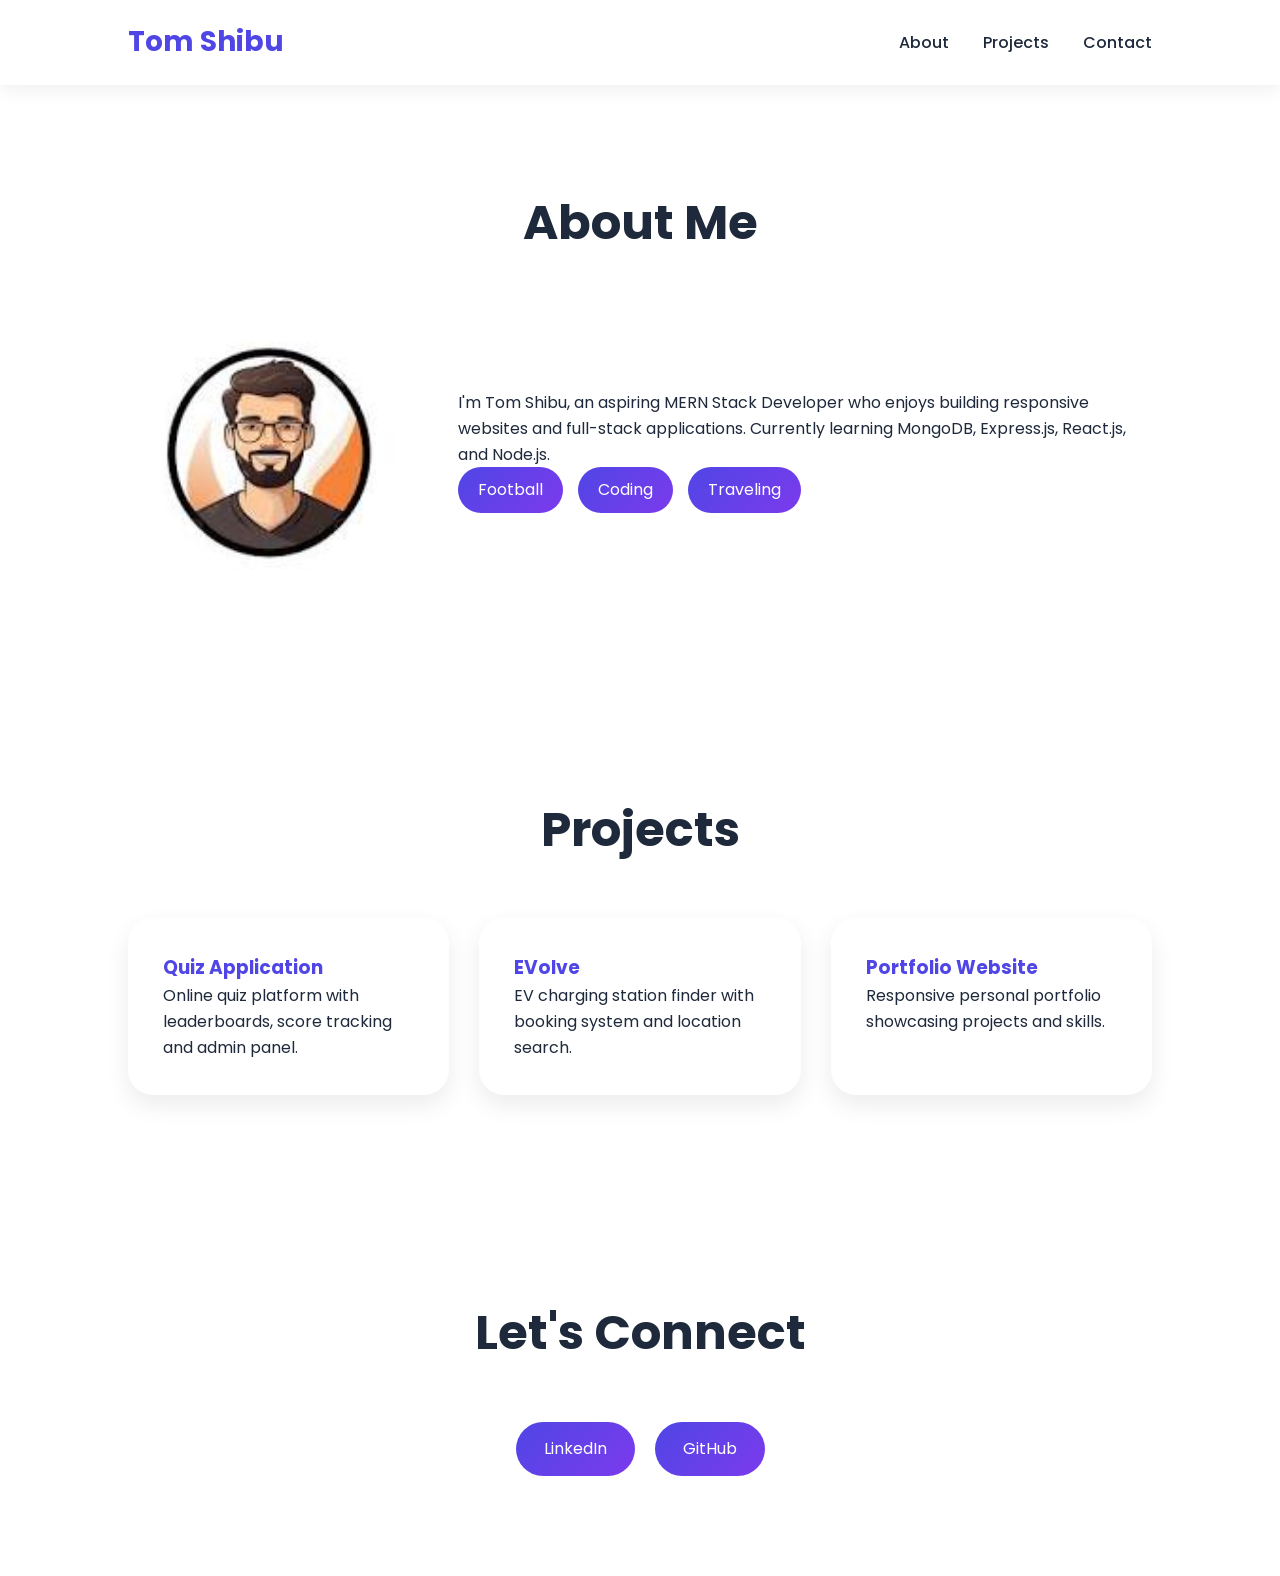
==== index.html @ a790c2ce "first commit" ====
<!doctype html>
<html lang="en">
  <head>
    <meta charset="UTF-8" />
    <meta name="viewport" content="width=device-width, initial-scale=1.0" />
    <title>Tom Shibu Portfolio</title>

    <link
      href="https://fonts.googleapis.com/css2?family=Poppins:wght@300;400;500;600;700&display=swap"
      rel="stylesheet" />

    <link rel="stylesheet" href="style.css" />
  </head>
  <body>
    <!-- Header -->
    <header class="navbar">
      <h2 class="logo">Tom Shibu</h2>

      <nav>
        <a href="#about">About</a>
        <a href="#projects">Projects</a>
        <a href="#contact">Contact</a>
      </nav>
    </header>

    <!-- About -->
    <section id="about" class="section">
      <h2>About Me</h2>

      <div class="about-container">
        <img src="download (1).jpg" class="profile-img" />

        <div class="about-content">
          <p>
            I'm Tom Shibu, an aspiring MERN Stack Developer who enjoys building
            responsive websites and full-stack applications. Currently learning
            MongoDB, Express.js, React.js, and Node.js.
          </p>

          <div class="hobbies">
            <div class="hobby">Football</div>
            <div class="hobby">Coding</div>
            <div class="hobby">Traveling</div>
          </div>
        </div>
      </div>
    </section>

    <!-- Projects -->
    <section id="projects" class="section">
      <h2>Projects</h2>

      <div class="cards">
        <div class="card">
          <h3>Quiz Application</h3>
          <p>
            Online quiz platform with leaderboards, score tracking and admin
            panel.
          </p>
        </div>

        <div class="card">
          <h3>EVolve</h3>
          <p>
            EV charging station finder with booking system and location search.
          </p>
        </div>

        <div class="card">
          <h3>Portfolio Website</h3>
          <p>Responsive personal portfolio showcasing projects and skills.</p>
        </div>
      </div>
    </section>

    <!-- Contact -->
    <section id="contact" class="section">
      <h2>Let's Connect</h2>

      <div class="contact-links">
        <a href="https://www.linkedin.com/in/tomshibu/" target="_blank">
          LinkedIn
        </a>

        <a href="https://github.com/tomshibu13" target="_blank"> GitHub </a>
      </div>
    </section>
  </body>
</html>
---- style.css ----
@import url("https://fonts.googleapis.com/css2?family=Poppins:wght@300;400;500;600;700&display=swap");

:root {
  --primary: #4f46e5;
  --secondary: #7c3aed;
  --bg: #ffffff;
  --light: #f8fafc;
  --text: #1e293b;
}

* {
  margin: 0;
  padding: 0;
  box-sizing: border-box;
  font-family: "Poppins", sans-serif;
}

body {
  background: var(--bg);
  color: var(--text);
  line-height: 1.6;
}

/* Navbar */

.navbar {
  position: sticky;
  top: 0;
  z-index: 1000;
  display: flex;
  justify-content: space-between;
  align-items: center;
  padding: 20px 10%;
  background: #fff;
  box-shadow: 0 2px 20px rgba(0, 0, 0, 0.08);
}

.logo {
  font-size: 28px;
  font-weight: 700;
  color: var(--primary);
}

nav a {
  text-decoration: none;
  color: var(--text);
  margin-left: 30px;
  font-weight: 500;
}

nav a:hover {
  color: var(--primary);
}

/* Hero */

.hero {
  min-height: 100vh;
  display: flex;
  align-items: center;
  justify-content: space-between;
  padding: 0 10%;
  background:
    radial-gradient(circle at top left, #c7d2fe 0%, transparent 35%),
    radial-gradient(circle at bottom right, #ddd6fe 0%, transparent 35%), white;
}

.hero-content h1 {
  font-size: 4rem;
}

.hero-content span {
  background: linear-gradient(90deg, var(--primary), var(--secondary));
  -webkit-background-clip: text;
  color: transparent;
}

.hero-content h3 {
  color: #64748b;
  margin: 10px 0;
}

.hero-content p {
  margin: 20px 0;
}

.hero-btns {
  display: flex;
  gap: 15px;
}

.btn,
.btn-outline {
  padding: 14px 32px;
  border-radius: 40px;
  text-decoration: none;
  font-weight: 600;
}

.btn {
  color: #fff;
  background: linear-gradient(135deg, var(--primary), var(--secondary));
}

.btn-outline {
  border: 2px solid var(--primary);
  color: var(--primary);
}

.hero-image img {
  width: 380px;
  height: 380px;
  object-fit: cover;
  border-radius: 50%;
  border: 8px solid #fff;
  box-shadow: 0 20px 50px rgba(79, 70, 229, 0.25);
}

/* Sections */

.section {
  padding: 100px 10%;
}

.section h2 {
  text-align: center;
  font-size: 3rem;
  margin-bottom: 50px;
}

/* About */

.about-container {
  display: flex;
  align-items: center;
  gap: 50px;
  background-image:;
}

.profile-img {
  width: 280px;
  height: 280px;
  object-fit: cover;
  border-radius: 25px;
}

.hobbies {
  display: flex;
  flex-wrap: wrap;
  gap: 15px;
}

.hobby {
  padding: 10px 20px;
  border-radius: 30px;
  color: #fff;
  background: linear-gradient(135deg, var(--primary), var(--secondary));
}

/* Projects */

.cards {
  display: grid;
  grid-template-columns: repeat(auto-fit, minmax(300px, 1fr));
  gap: 30px;
}

.card {
  background: #fff;
  padding: 35px;
  border-radius: 25px;
  box-shadow: 0 10px 25px rgba(0, 0, 0, 0.08);
}

.card h3 {
  color: var(--primary);
}

/* Contact */

.contact-links {
  display: flex;
  justify-content: center;
  gap: 20px;
}

.contact-links a {
  text-decoration: none;
  color: #fff;
  padding: 14px 28px;
  border-radius: 40px;
  background: linear-gradient(135deg, var(--primary), var(--secondary));
}
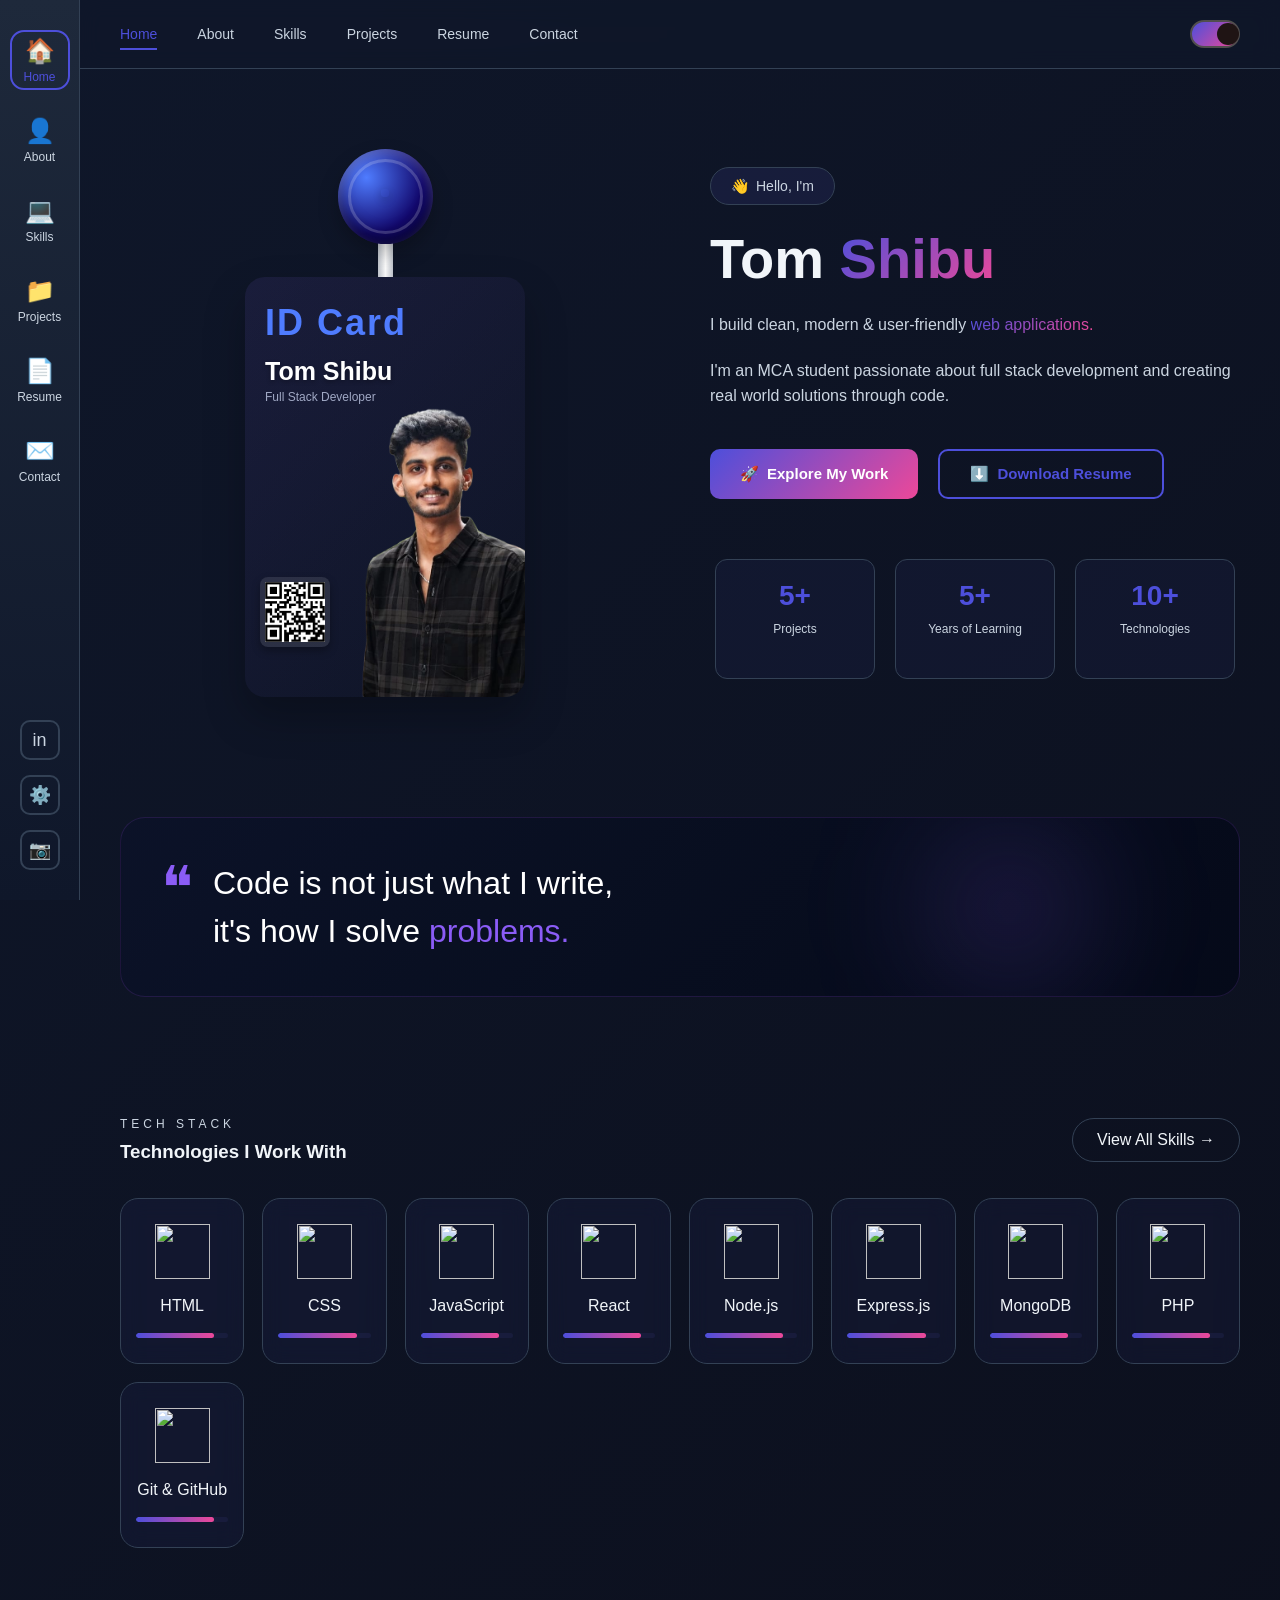
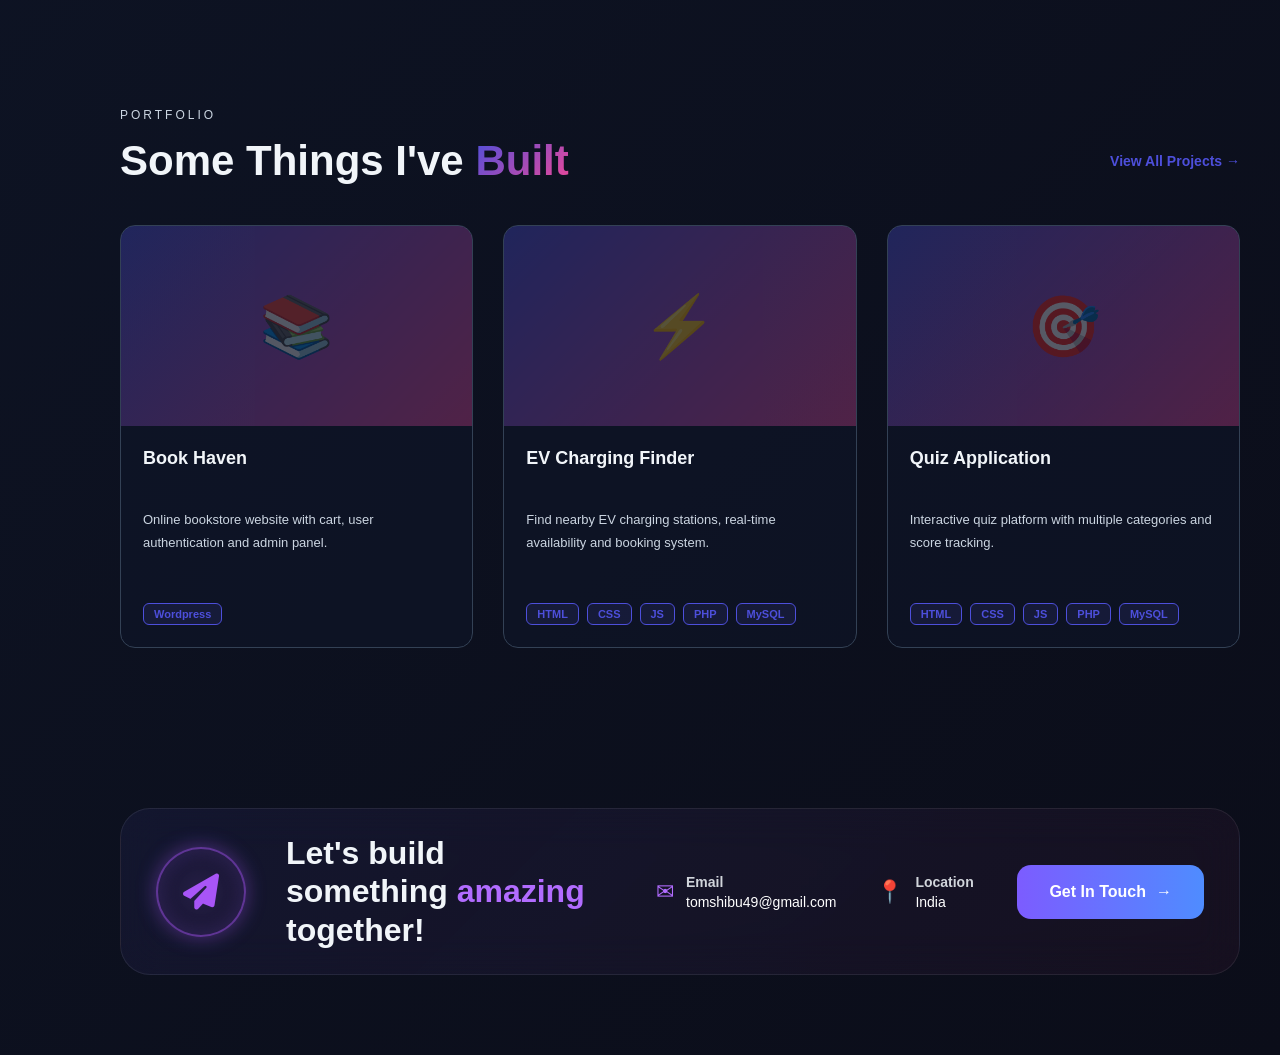
==== commit 995a5813: "commit 2" ====
--- a/index.html
+++ b/index.html
@@ -1,89 +1,356 @@
-<!doctype html>
+<!DOCTYPE html>
 <html lang="en">
-  <head>
-    <meta charset="UTF-8" />
-    <meta name="viewport" content="width=device-width, initial-scale=1.0" />
-    <title>Tom Shibu Portfolio</title>
-
-    <link
-      href="https://fonts.googleapis.com/css2?family=Poppins:wght@300;400;500;600;700&display=swap"
-      rel="stylesheet" />
-
-    <link rel="stylesheet" href="style.css" />
-  </head>
-  <body>
-    <!-- Header -->
-    <header class="navbar">
-      <h2 class="logo">Tom Shibu</h2>
-
-      <nav>
-        <a href="#about">About</a>
-        <a href="#projects">Projects</a>
-        <a href="#contact">Contact</a>
-      </nav>
-    </header>
-
-    <!-- About -->
-    <section id="about" class="section">
-      <h2>About Me</h2>
-
-      <div class="about-container">
-        <img src="download (1).jpg" class="profile-img" />
-
-        <div class="about-content">
-          <p>
-            I'm Tom Shibu, an aspiring MERN Stack Developer who enjoys building
-            responsive websites and full-stack applications. Currently learning
-            MongoDB, Express.js, React.js, and Node.js.
-          </p>
-
-          <div class="hobbies">
-            <div class="hobby">Football</div>
-            <div class="hobby">Coding</div>
-            <div class="hobby">Traveling</div>
-          </div>
-        </div>
-      </div>
-    </section>
-
-    <!-- Projects -->
-    <section id="projects" class="section">
-      <h2>Projects</h2>
-
-      <div class="cards">
-        <div class="card">
-          <h3>Quiz Application</h3>
-          <p>
-            Online quiz platform with leaderboards, score tracking and admin
-            panel.
-          </p>
-        </div>
-
-        <div class="card">
-          <h3>EVolve</h3>
-          <p>
-            EV charging station finder with booking system and location search.
-          </p>
-        </div>
-
-        <div class="card">
-          <h3>Portfolio Website</h3>
-          <p>Responsive personal portfolio showcasing projects and skills.</p>
-        </div>
-      </div>
-    </section>
-
-    <!-- Contact -->
-    <section id="contact" class="section">
-      <h2>Let's Connect</h2>
-
-      <div class="contact-links">
-        <a href="https://www.linkedin.com/in/tomshibu/" target="_blank">
-          LinkedIn
+<head>
+    <meta charset="UTF-8">
+    <meta name="viewport" content="width=device-width, initial-scale=1.0">
+    <title>Tom Shibu - Full Stack Developer</title>
+    <link rel="stylesheet" href="sample.css">
+    <link rel="stylesheet"href="https://cdnjs.cloudflare.com/ajax/libs/font-awesome/6.5.1/css/all.min.css">
+</head>
+<script>
+document.addEventListener("DOMContentLoaded", function () {
+
+    const menuToggle = document.getElementById("menuToggle");
+    const sidebar = document.querySelector(".sidebar");
+
+    menuToggle.addEventListener("click", function () {
+        sidebar.classList.toggle("active");
+    });
+
+});
+</script>
+<body>
+    <!-- Sidebar Navigation -->
+    <aside class="sidebar">
+        <!-- <div class="logo">TS</div> -->
+        <nav class="nav-menu">
+            <a href="#home" class="nav-item active">
+                <span class="nav-icon">🏠</span>
+                <span>Home</span>
+            </a>
+            <a href="#about" class="nav-item">
+                <span class="nav-icon">👤</span>
+                <span>About</span>
+            </a>
+            <a href="#skills" class="nav-item">
+                <span class="nav-icon">💻</span>
+                <span>Skills</span>
+            </a>
+            <a href="#projects" class="nav-item">
+                <span class="nav-icon">📁</span>
+                <span>Projects</span>
+            </a>
+            <a href="#resume" class="nav-item">
+                <span class="nav-icon">📄</span>
+                <span>Resume</span>
+            </a>
+            <a href="#contact" class="nav-item">
+                <span class="nav-icon">✉️</span>
+                <span>Contact</span>
+            </a>
+        </nav>
+        <div class="social-links">
+            <a href="www.linkedin.com/in/tomshibu" class="social-icon" title="LinkedIn">in</a>
+            <a href="https://github.com/tomshibu13" class="social-icon" title="GitHub">⚙️</a>
+            <a href="https://www.instagram.com/tom_shibu1829/" class="social-icon" title="Instagram">📷</a>
+            <!-- <a href="" class="social-icon" title="Email">✉️</a> -->
+        </div>
+    </aside>
+
+    <!-- Main Content -->
+<button class="menu-toggle" id="menuToggle">☰</button>
+    <main class="main-content">
+        <!-- Top Navigation -->
+        <div class="top-nav">
+            <div class="nav-links">
+                <a href="#home" class="active">Home</a>
+                <a href="#about">About</a>
+                <a href="#skills">Skills</a>
+                <a href="#projects">Projects</a>
+                <a href="#resume">Resume</a>
+                <a href="#contact">Contact</a>
+            </div>
+            <div class="theme-toggle dark">
+                <div class="toggle-circle"></div>
+            </div>
+        </div>
+
+        <!-- Hero Section -->
+        <section class="hero" id="home">
+            <div class="hero-left">
+                <div class="id-card-container">
+                    <!-- <div class="id-card-lanyard"></div> -->
+                   <div class="id-wrapper">
+
+    <!-- Top Circle -->
+    <div class="badge-top">
+    <div class="ring"></div>
+</div>
+
+<div class="hook"></div>
+
+<div class="string"></div>
+
+<div class="id-card">
+
+        <h1>ID Card</h1>
+        <!-- <h2>Developer</h2> -->
+
+        <div class="info">
+            <p>Tom Shibu</p>
+            <span>Full Stack Developer</span>
+
+            
+        </div>
+
+        <!-- QR -->
+        <div class="qr">
+            <img src="qr.png" alt="GitHub QR">
+        </div>
+
+        <!-- Profile Image -->
+        <img src="profile.png" alt="Tom Shibu" class="profile-image">
+
+    </div>
+
+</div>
+
+                </div>
+            </div>
+
+            <div class="hero-right">
+                <div class="greeting">
+                    <span>👋</span>
+                    <span>Hello, I'm</span>
+                </div>
+                <h3 class="hero-title">Tom <span>Shibu</span></h3>
+                <p class="hero-description">I build clean, modern & user-friendly <span>web applications.</span></p>
+                <p class="hero-description">I'm an MCA student passionate about full stack development and creating real world solutions through code.</p>
+                <div class="hero-buttons">
+                        <a href="#projects" class="btn btn-primary">
+                        <span>🚀</span>
+                        
+                        <span >Explore My Work</span>
+               </a>
+                    </button>
+                   
+                        <a href="Tom_Shibu_Resume.pdf" download class="btn btn-secondary">
+                        <span>⬇️</span>
+                        <span>Download Resume</span>
+                        </a>
+                    
+                </div>
+
+                <div class="stats">
+                    <div class="stat-card">
+                        <div class="stat-number">5+</div>
+                        <div class="stat-label">Projects</div>
+                    </div>
+                    <div class="stat-card">
+                        <div class="stat-number">5+</div>
+                        <div class="stat-label">Years of Learning</div>
+                    </div>
+                    <div class="stat-card">
+                        <div class="stat-number">10+</div>
+                        <div class="stat-label">Technologies</div>
+                    </div>
+                    
+                </div>
+            </div>
+        </section>
+
+        <!-- Quote Section -->
+        <section class="quote-section">
+
+    <div class="quote-content">
+
+        <div class="quote-left">
+            <span class="quote-icon">❝</span>
+
+            <h3>
+                Code is not just what I write,<br>
+                it's how I solve <span>problems.</span>
+            </h3>
+        </div>
+
+        
+
+    </div>
+
+</section>
+
+        <!-- Tech Stack Section -->
+        <section class="skills-section" id="skills">
+
+    <div class="skills-header">
+        <div>
+            <p class="section-label">TECH STACK</p>
+            <h3>Technologies I <span>Work With</span></h3>
+        </div>
+
+        <a href="#" class="view-skills-btn">
+            View All Skills →
         </a>
-
-        <a href="https://github.com/tomshibu13" target="_blank"> GitHub </a>
-      </div>
-    </section>
-  </body>
-</html>
+    </div>
+
+    <div class="skills-grid">
+
+        <div class="skill-card">
+            <img src="https://cdn.jsdelivr.net/gh/devicons/devicon/icons/html5/html5-original.svg">
+            <h3>HTML</h3>
+            <div class="skill-bar"><span></span></div>
+        </div>
+
+        <div class="skill-card">
+            <img src="https://cdn.jsdelivr.net/gh/devicons/devicon/icons/css3/css3-original.svg">
+            <h3>CSS</h3>
+            <div class="skill-bar"><span></span></div>
+        </div>
+
+        <div class="skill-card">
+            <img src="https://cdn.jsdelivr.net/gh/devicons/devicon/icons/javascript/javascript-original.svg">
+            <h3>JavaScript</h3>
+            <div class="skill-bar"><span></span></div>
+        </div>
+
+        <div class="skill-card">
+            <img src="https://cdn.jsdelivr.net/gh/devicons/devicon/icons/react/react-original.svg">
+            <h3>React</h3>
+            <div class="skill-bar"><span></span></div>
+        </div>
+
+        <div class="skill-card">
+            <img src="https://cdn.jsdelivr.net/gh/devicons/devicon/icons/nodejs/nodejs-original.svg">
+            <h3>Node.js</h3>
+            <div class="skill-bar"><span></span></div>
+        </div>
+
+        <div class="skill-card">
+            <img src="https://cdn.jsdelivr.net/gh/devicons/devicon/icons/express/express-original.svg">
+            <h3>Express.js</h3>
+            <div class="skill-bar"><span></span></div>
+        </div>
+
+        <div class="skill-card">
+            <img src="https://cdn.jsdelivr.net/gh/devicons/devicon/icons/mongodb/mongodb-original.svg">
+            <h3>MongoDB</h3>
+            <div class="skill-bar"><span></span></div>
+        </div>
+
+        <div class="skill-card">
+            <img src="https://cdn.jsdelivr.net/gh/devicons/devicon/icons/php/php-original.svg">
+            <h3>PHP</h3>
+            <div class="skill-bar"><span></span></div>
+        </div>
+
+        <div class="skill-card">
+            <img src="https://cdn.jsdelivr.net/gh/devicons/devicon/icons/github/github-original.svg">
+            <h3>Git & GitHub</h3>
+            <div class="skill-bar"><span></span></div>
+        </div>
+
+    </div>
+
+</section>
+        <!-- Projects Section -->
+        <section class="projects-section" id="projects">
+            <div class="section-title">Portfolio</div>
+            <div class="section-heading">
+                <span>Some Things I've <span>Built</span></span>
+                <a href="#" class="view-all-link">View All Projects →</a>
+            </div>
+            <div class="projects-grid">
+                <div class="project-card">
+                    <div class="project-image">📚</div>
+                    <div class="project-content">
+                        <h3 class="project-title">Book Haven</h3>
+                        <p class="project-description">Online bookstore website with cart, user authentication and admin panel.</p>
+                        <div class="project-tech">
+                            <span class="tech-badge">Wordpress</span>
+                            
+                        </div>
+                    </div>
+                </div>
+
+                <div class="project-card">
+                    <div class="project-image">⚡</div>
+                    <div class="project-content">
+                        <h3 class="project-title">EV Charging Finder</h3>
+                        <p class="project-description">Find nearby EV charging stations, real-time availability and booking system.</p>
+                        <div class="project-tech">
+                            <span class="tech-badge">HTML</span>
+                            <span class="tech-badge">CSS</span>
+                            <span class="tech-badge">JS</span>
+                            <span class="tech-badge">PHP</span>
+                            <span class="tech-badge">MySQL</span>
+                        </div>
+                    </div>
+                </div>
+
+                <div class="project-card">
+                    <div class="project-image">🎯</div>
+                    <div class="project-content">
+                        <h3 class="project-title">Quiz Application</h3>
+                        <p class="project-description">Interactive quiz platform with multiple categories and score tracking.</p>
+                        <div class="project-tech">
+                            <span class="tech-badge">HTML</span>
+                            <span class="tech-badge">CSS</span>
+                            <span class="tech-badge">JS</span>
+                            <span class="tech-badge">PHP</span>
+                            <span class="tech-badge">MySQL</span>
+                        </div>
+                    </div>
+                </div>
+            </div>
+        </section>
+
+        <!-- Contact Section -->
+        <section class="contact-section" id="contact">
+    <div class="contact-container">
+
+        <div class="contact-logo">
+           <div class="logo-circle">
+    <i class="fa-solid fa-paper-plane"></i>
+</div>
+        </div>
+
+        <div class="contact-left">
+            <h3>Let's build something <span>amazing</span> together!</h3>
+
+            <div class="contact-info">
+
+                <div class="contact-item">
+                    <div class="contact-icon">✉</div>
+                    <div class="contact-details">
+                        <h4>Email</h4>
+                        <p>tomshibu49@gmail.com</p>
+                    </div>
+                </div>
+
+                <div class="contact-item">
+                    <div class="contact-icon">📍</div>
+                    <div class="contact-details">
+                        <h4>Location</h4>
+                        <p>India</p>
+                    </div>
+                </div>
+
+            </div>
+        </div>
+
+        <div class="contact-right">
+            <button class="get-in-touch-btn">
+                Get In Touch
+                <span>→</span>
+            </button>
+        </div>
+
+    </div>
+</section>
+    </main>
+
+    <script src="sample.js"></script>
+        
+    </script>
+</body>
+</html>
--- a/sample.css
+++ b/sample.css
@@ -0,0 +1,1873 @@
+        * {
+            margin: 0;
+            padding: 0;
+            box-sizing: border-box;
+        }
+
+        :root {
+            --primary: #4d4fdb;
+            --primary-dark: #4f46e5;
+            --accent: #ec4899;
+            --accent-light: #f472b6;
+            --bg: #0f172a;
+            --bg-light: #1e293b;
+            --text: #f1f5f9;
+            --text-muted: #cbd5e1;
+            --border: #334155;
+            --success: #10b981;
+        }
+
+        :root.light-theme {
+            --primary: #4f46e5;
+            --primary-dark: #4338ca;
+            --accent: #db2777;
+            --accent-light: #ec4899;
+            --bg: #ffffff;
+            --bg-light: #f8fafc;
+            --text: #1e293b;
+            --text-muted: #64748b;
+            --border: #e2e8f0;
+            --success: #059669;
+        }
+
+        html {
+            scroll-behavior: smooth;
+        }
+
+        body {
+            font-family: 'Segoe UI', Tahoma, Geneva, Verdana, sans-serif;
+            background: linear-gradient(135deg, var(--bg) 0%, #0b0d19 100%);
+            color: var(--text);
+            overflow-x: hidden;
+            transition: background 0.5s ease, color 0.5s ease;
+        }
+
+        body.light-theme {
+            background: linear-gradient(135deg, #f8fafc 0%, #f1f5f9 100%);
+        }
+
+        /* Sidebar Navigation */
+        .sidebar {
+            position: fixed;
+            left: 0;
+            top: 0;
+            width: 80px;
+            height: 100vh;
+            background: linear-gradient(180deg, var(--bg-light) 0%, var(--bg) 100%);
+            border-right: 1px solid var(--border);
+            display: flex;
+            flex-direction: column;
+            align-items: center;
+            padding: 30px 0;
+            gap: 40px;
+            z-index: 100;
+            transition: all 0.5s ease;
+        }
+
+        .logo {
+            width: 45px;
+            height: 45px;
+            background: linear-gradient(135deg, var(--primary) 0%, var(--accent) 100%);
+            border-radius: 10px;
+            display: flex;
+            align-items: center;
+            justify-content: center;
+            font-weight: bold;
+            font-size: 20px;
+            color: white;
+            cursor: pointer;
+            transition: transform 0.3s ease;
+        }
+
+        .logo:hover {
+            transform: scale(1.05);
+        }
+
+        .nav-menu {
+            display: flex;
+            flex-direction: column;
+            gap: 20px;
+            flex: 1;
+        }
+
+        .nav-item {
+            width: 60px;
+            height: 60px;
+            border: 2px solid transparent;
+            border-radius: 14px;
+            display: flex;
+            flex-direction: column;
+            align-items: center;
+            justify-content: center;
+            gap: 5px;
+            cursor: pointer;
+            transition: all 0.3s ease;
+            color: var(--text-muted);
+            font-size: 12px;
+            text-decoration: none;
+        }
+
+        .nav-item:hover,
+        .nav-item.active {
+            border-color: var(--primary);
+            color: var(--primary);
+        }
+
+        .nav-icon {
+            font-size: 24px;
+        }
+
+        .social-links {
+            display: flex;
+            flex-direction: column;
+            gap: 15px;
+            margin-top: auto;
+            text-decoration: none;
+            
+        }
+
+        .social-icon {
+            width: 40px;
+            height: 40px;
+            border: 2px solid var(--border);
+            border-radius: 10px;
+            display: flex;
+            align-items: center;
+            justify-content: center;
+            cursor: pointer;
+            transition: all 0.3s ease;
+            color: var(--text-muted);
+            font-size: 18px;
+            text-decoration: none;
+        }
+
+        .social-icon:hover {
+            border-color: var(--primary);
+            color: var(--primary);
+            transform: translateY(-3px);
+        }
+
+        /* Main Content */
+        .main-content {
+            margin-left: 80px;
+            min-height: 100vh;
+        }
+
+        /* Top Navigation */
+        .top-nav {
+            display: flex;
+            justify-content: space-between;
+            align-items: center;
+            padding: 20px 40px;
+            background: rgba(15, 23, 42, 0.8);
+            backdrop-filter: blur(10px);
+            border-bottom: 1px solid var(--border);
+            position: sticky;
+            top: 0;
+            z-index: 50;
+            transition: all 0.5s ease;
+        }
+
+        :root.light-theme .top-nav {
+            background: rgba(248, 250, 252, 0.8);
+        }
+
+        .nav-links {
+            display: flex;
+            gap: 40px;
+            align-items: center;
+        }
+
+        .nav-links a {
+            color: var(--text-muted);
+            text-decoration: none;
+            font-size: 14px;
+            font-weight: 500;
+            transition: color 0.3s ease;
+            position: relative;
+        }
+
+        .nav-links a:hover,
+        .nav-links a.active {
+            color: var(--primary);
+        }
+
+        .nav-links a.active::after {
+            content: '';
+            position: absolute;
+            bottom: -8px;
+            left: 0;
+            right: 0;
+            height: 2px;
+            background: var(--primary);
+        }
+
+        .theme-toggle {
+            width: 50px;
+            height: 28px;
+            background: var(--bg-light);
+            border: 2px solid rgb(81, 78, 78);
+            border-radius: 20px;
+            cursor: pointer;
+            display: flex;
+            align-items: center;
+            padding: 3px;
+            transition: all 0.3s ease;
+        }
+
+        .theme-toggle.dark {
+            background: linear-gradient(135deg, var(--primary) 0%, var(--accent) 100%);
+        }
+
+       
+
+        .toggle-circle {
+            width: 22px;
+            height: 22px;
+            background: rgb(31, 20, 20);
+            border-radius: 50%;
+            transition: transform 0.3s ease;
+        }
+
+        .theme-toggle.dark .toggle-circle {
+            transform: translateX(22px);
+        }
+
+        /* Hero Section */
+        /* ==========================
+   WRAPPER
+========================== */
+
+.id-wrapper{
+    position:relative;
+    width:280px;
+    display:flex;
+    flex-direction:column;
+    align-items:center;
+}
+
+/* ==========================
+   TOP CIRCLE
+========================== */
+
+.badge-top{
+    width:95px;
+    height:95px;
+
+    border-radius:50%;
+
+    background:
+    radial-gradient(
+        circle at 30% 30%,
+        #4f7cff,
+        #12086d 60%,
+        #050331
+    );
+
+    position:relative;
+
+    z-index:10;
+
+    box-shadow:
+        inset 0 5px 12px rgba(255,255,255,.2),
+        inset 0 -8px 15px rgba(0,0,0,.4),
+        0 10px 20px rgba(0,0,0,.25);
+}
+
+.ring{
+    position:absolute;
+    inset:10px;
+
+    border-radius:50%;
+
+    border:3px solid rgba(255,255,255,.18);
+}
+
+/* ==========================
+   HOOK
+========================== */
+
+.hook{
+    /* width:30px;
+    height:0px; */
+
+    border-radius:30%;
+
+    border:4px solid #d5dae200;
+
+    background:#f8fafc00;
+
+    margin-top:-55px;
+
+    z-index:15;
+
+    box-shadow:
+        inset 0 2px 5px rgba(255,255,255,.8),
+        0 3px 8px rgba(0,0,0,.2);
+}
+
+/* ==========================
+   STRAP
+========================== */
+
+.string{
+    width:15px;
+    height:80px;
+
+    background:
+    linear-gradient(
+        to right,
+        #c2c7cf,
+        #ffffff,
+        #c2c7cf
+    );
+
+    transition:height .2s ease;
+    
+    /* Swing animation - Same as card */
+    animation: cardSwing 3s ease-in-out infinite;
+    transform-origin: top center;
+}
+
+/* ==========================
+   CARD
+========================== */
+
+.id-card{
+    width:280px;
+    height:420px;
+
+    border-radius:20px;
+
+    position:relative;
+
+    overflow:hidden;
+
+    background:
+    linear-gradient(
+        135deg,
+        #372f6c48,
+        #09055d01
+    );
+
+    box-shadow:
+        0 20px 40px rgba(0,0,0,.25);
+
+    transform-origin:top center;
+
+    transition:
+        transform .15s linear;
+    
+    /* Gentle card swing animation */
+    animation: cardSwing 3s ease-in-out infinite;
+}
+
+@keyframes cardSwing {
+    0%, 100% { transform: rotateZ(-1deg); }
+    50% { transform: rotateZ(1deg); }
+}
+
+/* Hover */
+
+.id-card:hover{
+    box-shadow:
+        0 25px 50px rgba(0,0,0,.35);
+}
+
+/* ==========================
+   QR CODE
+========================== */
+
+.qr {
+    position: absolute;
+    bottom: 50px;
+    left: 15px;
+    width: 70px;
+    height: 70px;
+    background: rgba(255, 255, 255, 0.1);
+    border-radius: 8px;
+    padding: 5px;
+    box-shadow: 0 4px 8px rgba(0, 0, 0, 0.3);
+    display: flex;
+    align-items: center;
+    justify-content: center;
+}
+
+.qr img {
+    width: 100%;
+    height: 100%;
+    object-fit: contain;
+}
+
+/* ==========================
+   PROFILE IMAGE
+========================== */
+
+.profile-image {
+    position: absolute;
+    width: 250px;
+    height: 450px;
+    border-radius: 8px;
+    bottom: -1px;
+    right: -40px;
+    object-fit: cover;
+}
+
+/* ==========================
+   CARD INFO STYLING
+========================== */
+
+.info {
+    position: absolute;
+    top: 80px;
+    left: 20px;
+    color: #ffffff;
+    z-index: 2;
+}
+
+.info p {
+    margin: 0;
+    font-size: 25px;
+    font-weight: 700;
+    color: #ffffff;
+    text-shadow: 0 2px 4px rgba(0, 0, 0, 0.3);
+}
+
+.info span {
+    display: block;
+    font-size: 12px;
+    color: #a0a8c4;
+    margin-top: 4px;
+    font-weight: 500;
+}
+
+h1 {
+    position: absolute;
+    top: 25px;
+    left: 20px;
+    margin: 0;
+    font-size: 36px;
+    font-weight: 700;
+    color: #4f7cff;
+    letter-spacing: 2px;
+    z-index: 3;
+}
+
+h2 {
+    position: absolute;
+    top: 200px;
+    left: 20px;
+    margin: 0;
+    font-size: 22px;
+    color: #7c84a0;
+    letter-spacing: 1px;
+    font-weight: 500;
+}
+
+        /* Hero Section */
+        .hero {
+            display: grid;
+            grid-template-columns: 1fr 1fr;
+            gap: 60px;
+            align-items: center;
+            padding: 80px 40px;
+        }
+
+        .hero-left {
+            display: flex;
+            justify-content: center;
+            align-items: center;
+        }
+
+        .hero-right {
+            display: flex;
+            flex-direction: column;
+            gap: 20px;
+        }
+
+        .greeting {
+            display: inline-flex;
+            align-items: center;
+            gap: 8px;
+            background: rgba(99, 102, 241, 0.1);
+            border: 1px solid var(--border);
+            border-radius: 20px;
+            padding: 10px 20px;
+            width: fit-content;
+            font-size: 14px;
+            color: var(--text-muted);
+        }
+
+        .hero-title {
+            font-size: 56px;
+            font-weight: 800;
+            margin: 0;
+            color: var(--text);
+            line-height: 1.2;
+        }
+
+        .hero-title span {
+            background: linear-gradient(135deg, var(--primary) 0%, var(--accent) 100%);
+            -webkit-background-clip: text;
+            -webkit-text-fill-color: transparent;
+            background-clip: text;
+        }
+
+        .hero-description {
+            font-size: 16px;
+            color: var(--text-muted);
+            line-height: 1.6;
+            margin: 0;
+        }
+
+        .hero-description span {
+            background: linear-gradient(135deg, var(--primary) 0%, var(--accent) 100%);
+            -webkit-background-clip: text;
+            -webkit-text-fill-color: transparent;
+            background-clip: text;
+        }
+
+        .hero-buttons {
+            display: flex;
+            gap: 20px;
+            margin-top: 20px;
+        }
+
+        .btn {
+            padding: 14px 30px;
+            border: none;
+            border-radius: 10px;
+            font-size: 15px;
+            font-weight: 600;
+            cursor: pointer;
+            transition: all 0.3s ease;
+            display: inline-flex;
+            align-items: center;
+            gap: 8px;
+            text-decoration: none;
+        }
+
+        .btn-primary {
+            background: linear-gradient(135deg, var(--primary) 0%, var(--accent) 100%);
+            color: white;
+        }
+
+        .btn-primary:hover {
+            transform: translateY(-3px);
+            box-shadow: 0 15px 35px rgba(99, 102, 241, 0.4);
+        }
+
+        .btn-secondary {
+            background: transparent;
+            border: 2px solid var(--primary);
+            color: var(--primary);
+        }
+
+        .btn-secondary:hover {
+            background: rgba(99, 102, 241, 0.1);
+            transform: translateY(-3px);
+        }
+        .btn,
+.get-in-touch-btn{
+    position:relative;
+    overflow:hidden;
+}
+
+.ripple{
+    position:absolute;
+    border-radius:50%;
+    transform:scale(0);
+
+    background:rgba(255,255,255,.4);
+
+    animation:ripple-animation .6s linear;
+
+    pointer-events:none;
+}
+
+@keyframes ripple-animation{
+    to{
+        transform:scale(4);
+        opacity:0;
+    }
+}
+
+        .stats {
+             display: flex;
+             justify-content: center;
+             gap: 20px;
+             flex-wrap: wrap;
+             margin-top: 40px;
+        }
+
+        .stat-card {
+            display: flex;
+            flex-direction: column;
+            align-items: center;
+            gap: 10px;
+            padding: 20px;
+            background: rgba(99, 102, 241, 0.05);
+            border: 1px solid var(--border);
+            border-radius: 12px;
+            transition: all 0.3s ease;
+            width: 160px;
+            min-height: 120px;
+        }
+
+        .stat-card:hover {
+            border-color: var(--primary);
+            background: rgba(99, 102, 241, 0.1);
+        }
+
+        .stat-number {
+            font-size: 28px;
+            font-weight: 800;
+            color: var(--primary);
+        }
+
+        .stat-label {
+            font-size: 12px;
+            color: var(--text-muted);
+            text-align: center;
+        }
+
+        /* Projects Section Headings */
+        .section-title {
+            font-size: 12px;
+            letter-spacing: 3px;
+            color: var(--text-muted);
+            text-transform: uppercase;
+            margin-bottom: 15px;
+        }
+
+        .section-heading {
+            display: flex;
+            justify-content: space-between;
+            align-items: center;
+            margin-bottom: 40px;
+            flex-wrap: wrap;
+            gap: 20px;
+        }
+
+        .section-heading span {
+            font-size: 42px;
+            font-weight: 800;
+            color: var(--text);
+        }
+
+        .section-heading span span {
+            background: linear-gradient(135deg, var(--primary) 0%, var(--accent) 100%);
+            -webkit-background-clip: text;
+            -webkit-text-fill-color: transparent;
+            background-clip: text;
+        }
+
+        .view-all-link {
+            color: var(--primary);
+            text-decoration: none;
+            font-size: 14px;
+            font-weight: 600;
+            transition: all 0.3s ease;
+        }
+
+        .view-all-link:hover {
+            gap: 8px;
+        }
+
+        /* Quote Section */
+        .quote-section{
+    padding:40px;
+}
+
+.quote-content{
+    position:relative;
+
+    display:flex;
+    justify-content:space-between;
+    align-items:center;
+
+    min-height:180px;
+
+    padding:30px 40px;
+
+    border-radius:25px;
+
+    background:
+        linear-gradient(
+            135deg,
+            rgba(12,18,40,.95),
+            rgba(5,10,25,.95)
+        );
+
+    border:1px solid rgba(168,85,247,.15);
+
+    overflow:hidden;
+}
+
+/* Left */
+
+.quote-left{
+    display:flex;
+    align-items:flex-start;
+    gap:20px;
+    z-index:2;
+}
+
+.quote-icon{
+    font-size:60px;
+    color:#8b5cf6;
+    line-height:1;
+}
+
+.quote-left h3{
+    font-size:2rem;
+    line-height:1.5;
+    color:#fff;
+    font-weight:500;
+}
+
+.quote-left span{
+    color:#8b5cf6;
+}
+
+/* Right Side */
+
+.quote-right{
+    position:relative;
+    width:450px;
+    height:180px;
+}
+
+/* Orbits */
+
+.orbit{
+    position:absolute;
+
+    border:1px solid rgba(139,92,246,.35);
+
+    border-radius:50%;
+}
+
+.orbit-1{
+    width:320px;
+    height:120px;
+
+    top:25px;
+    left:50px;
+}
+
+.orbit-2{
+    width:240px;
+    height:180px;
+
+    top:0;
+    left:90px;
+}
+
+.orbit-3{
+    width:150px;
+    height:150px;
+
+    top:15px;
+    left:135px;
+}
+
+/* Cube */
+
+.cube-container{
+    position:absolute;
+    top:35px;
+    left:170px;
+}
+
+.cube{
+    width:60px;
+    height:60px;
+
+    background:
+        linear-gradient(
+            135deg,
+            #60a5fa,
+            #8b5cf6
+        );
+
+    transform:rotate(45deg);
+
+    box-shadow:
+        0 0 35px rgba(139,92,246,.6);
+}
+
+/* Glow */
+
+.quote-content::before{
+    content:"";
+
+    position:absolute;
+
+    top:50%;
+    right:140px;
+
+    width:180px;
+    height:180px;
+
+    border-radius:50%;
+
+    background:rgba(139,92,246,.15);
+
+    filter:blur(60px);
+
+    transform:translateY(-50%);
+}
+        /* Tech Stack Section */
+       /* =========================
+   SKILLS SECTION
+========================= */
+
+.skills-section{
+    padding: 80px 40px;
+}
+
+.skills-header{
+    display:flex;
+    justify-content:space-between;
+    align-items:center;
+    margin-bottom:35px;
+}
+
+.section-label{
+    font-size:12px;
+    letter-spacing:4px;
+    color: var(--text-muted);
+    margin-bottom:10px;
+}
+
+body.light-mode .section-label{
+    color: var(--text-muted);
+}
+
+.skills-header h2{
+    font-size:42px;
+    font-weight:700;
+    color: var(--text);
+}
+
+.skills-header h2 span{
+    background: linear-gradient(135deg, var(--primary) 0%, var(--accent) 100%);
+    -webkit-background-clip: text;
+    -webkit-text-fill-color: transparent;
+    background-clip: text;
+}
+
+body.light-mode .skills-header h2{
+    color: var(--text);
+}
+
+.view-skills-btn{
+    padding:12px 24px;
+    border-radius:30px;
+    text-decoration:none;
+    color: var(--text);
+    border:1px solid var(--border);
+    transition:.3s;
+}
+
+.view-skills-btn:hover{
+    border-color: var(--primary);
+    box-shadow: 0 0 20px rgba(99, 102, 241, 0.25);
+}
+
+body.light-mode .view-skills-btn{
+    color:#111827;
+    border-color:rgba(0,0,0,.1);
+}
+
+/* =========================
+   GRID
+========================= */
+
+.skills-grid{
+    display:grid;
+    grid-template-columns:repeat(auto-fit,minmax(120px,1fr));
+    gap:18px;
+}
+
+/* =========================
+   CARD
+========================= */
+
+.skill-card{
+    background: rgba(99, 102, 241, 0.05);
+    border: 1px solid var(--border);
+    backdrop-filter: blur(10px);
+
+    border-radius: 18px;
+    padding: 25px 15px;
+
+    text-align: center;
+
+    transition: .4s;
+}
+
+.skill-card:hover{
+    transform: translateY(-8px);
+    box-shadow: 0 10px 30px rgba(99, 102, 241, 0.25);
+    border-color: var(--primary);
+}
+
+body.light-mode .skill-card{
+    background: rgba(255, 255, 255, 0.8);
+    border-color: var(--border);
+    box-shadow: 0 5px 20px rgba(0, 0, 0, 0.05);
+}
+
+/* =========================
+   ICON
+========================= */
+
+.skill-card img{
+    width:55px;
+    height:55px;
+    object-fit:contain;
+    margin-bottom:18px;
+}
+
+.skill-card h3{
+    font-size:16px;
+    font-weight:500;
+    color: var(--text);
+    margin-bottom:18px;
+}
+
+body.light-mode .skill-card h3{
+    color: var(--text);
+}
+
+/* =========================
+   PROGRESS BAR
+========================= */
+
+.skill-bar{
+    width:100%;
+    height:5px;
+    background: rgba(99, 102, 241, 0.08);
+    border-radius:20px;
+    overflow:hidden;
+}
+
+body.light-mode .skill-bar{
+    background: var(--border);
+}
+
+.skill-bar span{
+    display:block;
+    width:85%;
+    height:100%;
+
+    background: linear-gradient(
+        90deg,
+        var(--primary),
+        var(--accent)
+    );
+
+    border-radius:20px;
+}
+
+
+
+        /* Projects Section */
+        .projects-section {
+            padding: 80px 40px;
+        }
+
+        .projects-grid {
+            display: grid;
+            grid-template-columns: repeat(auto-fit, minmax(320px, 1fr));
+            gap: 30px;
+        }
+
+        .project-card {
+            background: rgba(15, 23, 42, 0.5);
+            border: 1px solid var(--border);
+            border-radius: 15px;
+            overflow: hidden;
+            transition: all 0.3s ease;
+            cursor: pointer;
+        }
+
+        :root.light-theme .project-card {
+            background: rgba(255, 255, 255, 0.5);
+        }
+
+        .project-card:hover {
+            border-color: var(--primary);
+            transform: translateY(-8px);
+            box-shadow: 0 20px 40px rgba(99, 102, 241, 0.2);
+        }
+
+        .project-image {
+            width: 100%;
+            height: 200px;
+            background: linear-gradient(135deg, var(--primary) 0%, var(--accent) 100%);
+            display: flex;
+            align-items: center;
+            justify-content: center;
+            font-size: 60px;
+            opacity: 0.3;
+        }
+
+        .project-content {
+            padding: 25px;
+        }
+
+        .project-title {
+            font-size: 18px;
+            font-weight: 700;
+            margin-bottom: 10px;
+            color: var(--text);
+        }
+
+        .project-description {
+            font-size: 13px;
+            color: var(--text-muted);
+            line-height: 1.6;
+            margin-bottom: 15px;
+        }
+
+        .project-tech {
+            display: flex;
+            flex-wrap: wrap;
+            gap: 8px;
+        }
+
+        .tech-badge {
+            background: rgba(99, 102, 241, 0.1);
+            border: 1px solid var(--primary);
+            color: var(--primary);
+            padding: 4px 10px;
+            border-radius: 6px;
+            font-size: 11px;
+            font-weight: 600;
+        }
+        .project-card{
+    display:flex;
+    flex-direction:column;
+    height:100%;
+}
+
+.project-content{
+    display:flex;
+    flex-direction:column;
+    flex:1;
+    padding:22px;
+}
+
+.project-content h3{
+    min-height:50px;
+}
+
+.project-content p{
+    min-height:80px;
+    line-height:1.8;
+}
+
+.tech-stack{
+    display:flex;
+    flex-wrap:wrap;
+    gap:8px;
+    margin-top:auto;
+}
+
+.project-footer{
+    display:flex;
+    justify-content:space-between;
+    align-items:center;
+    margin-top:20px;
+}
+
+        /* Contact Section */
+       .contact-section{
+    padding:80px 40px;
+}
+
+.contact-container{
+    display:flex;
+    align-items:center;
+    justify-content:space-between;
+
+    gap:40px;
+
+    padding:25px 35px;
+
+    border:1px solid rgba(255,255,255,0.08);
+    border-radius:30px;
+
+    background:
+        linear-gradient(
+            135deg,
+            rgba(99,102,241,.08),
+            rgba(236,72,153,.05)
+        );
+
+    backdrop-filter:blur(20px);
+}
+
+/* Left Logo */
+
+.contact-logo{
+    flex-shrink:0;
+}
+
+.logo-circle{
+    width:90px;
+    height:90px;
+
+    display:flex;
+    align-items:center;
+    justify-content:center;
+
+    border-radius:50%;
+
+    font-size:35px;
+
+    color:#b26cff;
+
+    border:2px solid rgba(178,108,255,.5);
+
+    box-shadow:
+        0 0 25px rgba(178,108,255,.25),
+        inset 0 0 25px rgba(178,108,255,.15);
+}
+
+/* Heading */
+
+.contact-left{
+    display:flex;
+    align-items:center;
+    gap:50px;
+    flex:1;
+}
+
+.contact-left h3{
+    max-width:320px;
+
+    font-size:2rem;
+    line-height:1.2;
+    font-weight:700;
+}
+
+.contact-left h3 span{
+    color:#b26cff;
+}
+
+/* Info */
+
+.contact-info{
+    display:flex;
+    gap:40px;
+}
+
+.contact-item{
+    display:flex;
+    align-items:center;
+    gap:12px;
+}
+
+.contact-icon{
+    font-size:22px;
+    color:#b26cff;
+}
+
+.contact-details h4{
+    font-size:14px;
+    color:#d1d5db;
+    margin-bottom:4px;
+}
+
+.contact-details p{
+    font-size:14px;
+    color:#ffffff;
+}
+
+/* Button */
+
+.get-in-touch-btn{
+    display:flex;
+    align-items:center;
+    gap:10px;
+
+    border:none;
+
+    padding:18px 32px;
+
+    border-radius:14px;
+
+    color:#fff;
+    font-weight:600;
+    font-size:16px;
+
+    cursor:pointer;
+
+    background:linear-gradient(
+        90deg,
+        #7c5cff,
+        #4f8cff
+    );
+
+    transition:.3s;
+}
+
+.get-in-touch-btn:hover{
+    transform:translateY(-2px);
+}
+
+/* Mobile */
+
+@media(max-width:768px){
+
+    .contact-container{
+        flex-direction:column;
+        text-align:center;
+        padding:25px;
+    }
+
+    .contact-left{
+        flex-direction:column;
+        gap:25px;
+    }
+
+    .contact-info{
+        flex-direction:column;
+        gap:20px;
+    }
+
+    .contact-item{
+        justify-content:center;
+    }
+
+    .contact-left h3{
+        max-width:100%;
+        font-size:1.8rem;
+    }
+}
+.logo-circle{
+    width:90px;
+    height:90px;
+
+    display:flex;
+    align-items:center;
+    justify-content:center;
+
+    border-radius:50%;
+
+    font-size:36px;
+    color:#a855f7;
+
+    border:2px solid rgba(168,85,247,.5);
+
+    background:
+        radial-gradient(
+            circle,
+            rgba(168,85,247,.12),
+            transparent
+        );
+
+    box-shadow:
+        0 0 20px rgba(168,85,247,.4),
+        inset 0 0 20px rgba(168,85,247,.2);
+}
+
+        /* Responsive */
+        @media (max-width: 1024px) {
+            .hero {
+                grid-template-columns: 1fr;
+                gap: 40px;
+            }
+
+            .stats {
+                grid-template-columns: repeat(2, 1fr);
+            }
+
+            .contact-container {
+                grid-template-columns: 1fr;
+            }
+
+            .section-heading {
+                flex-direction: column;
+                align-items: flex-start;
+                gap: 20px;
+            }
+        }
+       
+        /* ==========================================
+   MOBILE RESPONSIVE PORTFOLIO
+========================================== */
+
+/* Hide hamburger on desktop */
+.menu-toggle{
+    display:none;
+}
+
+/* =========================
+   TABLET
+========================= */
+@media screen and (max-width:1024px){
+
+    .hero{
+        grid-template-columns:1fr;
+        gap:50px;
+        text-align:center;
+    }
+
+    .hero-left,
+    .hero-right{
+        width:100%;
+        align-items:center;
+    }
+
+    .contact-container{
+        grid-template-columns:1fr;
+    }
+
+    .projects-grid{
+        grid-template-columns:repeat(auto-fit,minmax(280px,1fr));
+    }
+}
+
+/* =========================
+   MOBILE
+========================= */
+@media screen and (max-width:768px){
+
+    /* Sidebar Menu Button */
+    .menu-toggle{
+        display:flex;
+        align-items:center;
+        justify-content:center;
+
+        position:fixed;
+        top:15px;
+        left:15px;
+
+        width:50px;
+        height:50px;
+
+        border:none;
+        border-radius:12px;
+
+        background:linear-gradient(
+            135deg,
+            var(--primary),
+            var(--accent)
+        );
+
+        color:#fff;
+        font-size:24px;
+        cursor:pointer;
+
+        z-index:2000;
+    }
+
+    /* Sidebar */
+    .sidebar{
+        position:fixed;
+        top:0;
+        left:-280px !important;
+
+        width:250px;
+        height:100vh;
+
+        background:var(--bg-light);
+
+        display:flex;
+        flex-direction:column;
+
+        transition:left .4s ease;
+
+        z-index:1500;
+    }
+
+    .sidebar.active{
+        left:0 !important;
+    }
+
+    .nav-menu{
+        width:100%;
+        margin-top:80px;
+    }
+
+    .nav-item{
+        width:100%;
+        height:60px;
+
+        flex-direction:row;
+        justify-content:flex-start;
+
+        gap:15px;
+
+        padding-left:20px;
+
+        border-radius:0;
+    }
+
+    .social-links{
+        flex-direction:row;
+        justify-content:center;
+        margin-bottom:20px;
+    }
+
+    /* Main Content */
+    .main-content{
+        margin-left:0 !important;
+        width:100%;
+    }
+
+    /* Top Navigation */
+    .top-nav{
+        padding:15px;
+        flex-direction:column;
+        gap:15px;
+    }
+
+    .nav-links{
+        flex-wrap:wrap;
+        justify-content:center;
+        gap:12px;
+    }
+
+    .nav-links a{
+        font-size:14px;
+    }
+
+    /* Hero */
+    .hero{
+        grid-template-columns:1fr;
+        padding:40px 15px;
+        gap:40px;
+        text-align:center;
+    }
+
+    .hero-title{
+        font-size:2rem;
+        line-height:1.3;
+    }
+
+    .hero-description{
+        font-size:15px;
+    }
+
+    .hero-buttons{
+        flex-direction:column;
+        width:100%;
+    }
+
+    .btn{
+        width:100%;
+        justify-content:center;
+    }
+
+    /* ID Card */
+    .id-wrapper{
+        width:100%;
+        display:flex;
+        justify-content:center;
+    }
+
+    .badge-top{
+        width:80px;
+        height:80px;
+    }
+
+    .string{
+        height:60px;
+    }
+
+    .id-card{
+        width:260px;
+        height:390px;
+    }
+
+    .profile-image{
+        width:190px;
+        height:330px;
+        right:-15px;
+    }
+
+    h1{
+        font-size:28px;
+    }
+
+    h2{
+        font-size:18px;
+        top:180px;
+    }
+
+    .info{
+        top:70px;
+    }
+
+    .info p{
+        font-size:20px;
+    }
+
+    .qr{
+        width:60px;
+        height:60px;
+        bottom:35px;
+    }
+
+    /* Stats */
+    .stats {
+        display: grid;
+        grid-template-columns: repeat(3, 1fr);
+        gap: 10px;
+        width: 100%;
+        margin-top: 30px;
+    }
+
+    .stat-card {
+        width: 100%;
+        min-height: 90px;
+        padding: 15px 10px;
+    }
+
+    .stat-number {
+        font-size: 22px;
+    }
+
+    .stat-label {
+        font-size: 12px;
+    }
+
+    /* Skills */
+    .skills-section{
+        padding:60px 15px;
+    }
+
+    .skills-header{
+        flex-direction:column;
+        align-items:center;
+        text-align:center;
+        gap:20px;
+    }
+
+    .skills-grid{
+        display:grid;
+        grid-template-columns:repeat(3,1fr);
+        gap:12px;
+    }
+
+    .skill-card{
+        padding:12px 8px;
+    }
+
+    .skill-card img{
+        width:40px;
+        height:40px;
+    }
+
+    .skill-card h3{
+        font-size:12px;
+    }
+
+    /* Projects */
+    .projects-section{
+        padding:60px 15px;
+    }
+
+    .section-heading{
+        justify-content:center;
+        text-align:center;
+    }
+
+    .section-heading span{
+        font-size:30px;
+    }
+
+    .projects-grid{
+        grid-template-columns:1fr;
+    }
+
+    /* Quote */
+   .quote-content{
+        flex-direction:column;
+        text-align:center;
+        gap:30px;
+        padding:25px;
+    }
+
+    .quote-left{
+        flex-direction:column;
+        align-items:center;
+    }
+
+    .quote-left h3{
+        font-size:1.3rem;
+    }
+
+    .quote-right{
+        width:280px;
+        height:120px;
+        transform:scale(.7);
+    }
+
+    .quote-icon{
+        font-size:45px;
+    }
+
+    /* Contact */
+     .contact-section{
+        padding:60px 15px;
+    }
+
+    .contact-container{
+        display:flex;
+        flex-direction:column;
+
+        align-items:center;
+        text-align:center;
+
+        gap:25px;
+
+        padding:25px 20px;
+
+        border-radius:20px;
+    }
+
+    .contact-logo{
+        margin-bottom:10px;
+    }
+
+    .logo-circle{
+        width:70px;
+        height:70px;
+        font-size:28px;
+    }
+
+    .contact-left{
+        display:flex;
+        flex-direction:column;
+        align-items:center;
+        gap:20px;
+    }
+
+    .contact-left h3{
+        font-size:2rem;
+        line-height:1.3;
+        max-width:100%;
+    }
+
+    .contact-info{
+        display:flex;
+        flex-direction:column;
+        gap:20px;
+        width:100%;
+    }
+
+    .contact-item{
+        display:flex;
+        align-items:center;
+        justify-content:center;
+        gap:12px;
+    }
+
+    .contact-icon{
+        font-size:20px;
+    }
+
+    .contact-details{
+        text-align:left;
+    }
+
+    .contact-details h4{
+        font-size:14px;
+    }
+
+    .contact-details p{
+        font-size:14px;
+    }
+
+    .contact-right{
+        width:100%;
+    }
+
+    .get-in-touch-btn{
+        width:100%;
+        max-width:250px;
+
+        margin:auto;
+
+        display:flex;
+        justify-content:center;
+        align-items:center;
+
+        padding:16px 20px;
+
+        font-size:15px;
+    }
+/* =========================
+   SMALL PHONES
+========================= */
+@media screen and (max-width:480px){
+
+    .hero-title{
+        font-size:1.7rem;
+    }
+
+    .id-card{
+        width:230px;
+        height:350px;
+    }
+
+    .profile-image{
+        width:170px;
+        height:300px;
+    }
+
+    h1{
+        font-size:24px;
+    }
+
+    h2{
+        font-size:16px;
+    }
+
+    .info p{
+        font-size:18px;
+    }
+
+    .stats {
+        grid-template-columns: repeat(3, 1fr);
+        gap: 8px;
+    }
+
+    .stat-card {
+        padding: 12px 5px;
+        min-height: 80px;
+    }
+
+    .stat-number {
+        font-size: 18px;
+    }
+
+    .stat-label {
+        font-size: 10px;
+    }
+
+    .skills-grid{
+        grid-template-columns:repeat(3,1fr);
+        gap:10px;
+    }
+
+    .skill-card img{
+        width:35px;
+        height:35px;
+    }
+
+    .skill-card h3{
+        font-size:10px;
+    }
+.contact-left h3{
+        font-size:1.6rem;
+    }
+
+    .logo-circle{
+        width:60px;
+        height:60px;
+        font-size:24px;
+    }
+
+    .contact-item{
+        flex-direction:column;
+        text-align:center;
+    }
+
+    .contact-details{
+        text-align:center;
+    }
+
+    .get-in-touch-btn{
+        max-width:220px;
+        font-size:14px;
+    }
+
+    .quote-text{
+        font-size:18px;
+    }
+}
+
+@media (max-width:768px){
+
+    .top-nav{
+        display:none !important;
+    }
+
+    .menu-toggle{
+        display:flex !important;
+    }
+
+    .theme-toggle{
+        position:fixed;
+        top:15px;
+        right:15px;
+        z-index:1001;
+    }
+}
+
+@media (max-width:768px){
+
+    .hero{
+        padding-top:40px;
+    }
+
+    .hero-left{
+        margin-top:0;
+    }
+
+    .id-wrapper{
+        transform:none;
+        margin-top:20px;
+    }
+
+    .badge-top{
+        width:80px;
+        height:80px;
+    }
+
+    .string{
+        height:60px;
+    }
+
+    .id-card{
+        width:280px;
+        height:420px;
+    }
+
+    .profile-image{
+        width:220px;
+        height:360px;
+        right:-20px;
+    }
+
+    .info p{
+        font-size:22px;
+    }
+
+    h1{
+        font-size:30px;
+    }
+
+    h2{
+        font-size:18px;
+    }
+}
+@media (max-width:768px){
+
+    .nav-links{
+        display:none !important;
+    }
+
+    .top-nav{
+        justify-content:flex-end;
+        height:70px;
+    }
+}}
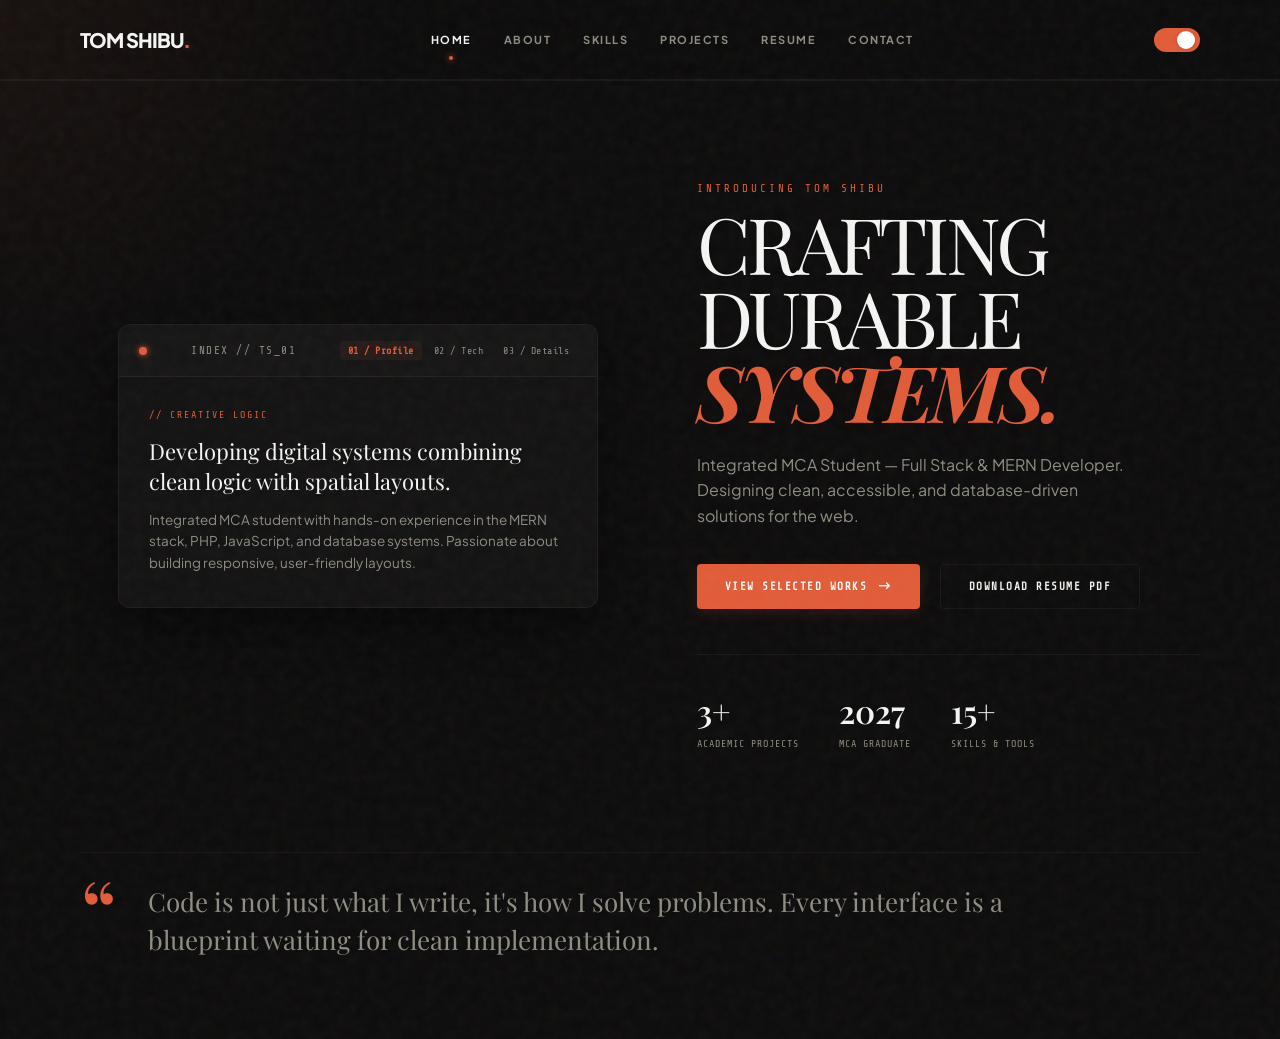
==== commit ddf63c7f: "update1" ====
--- a/index.html
+++ b/index.html
@@ -1,356 +1,620 @@
 <!DOCTYPE html>
 <html lang="en">
+
 <head>
     <meta charset="UTF-8">
     <meta name="viewport" content="width=device-width, initial-scale=1.0">
     <title>Tom Shibu - Full Stack Developer</title>
-    <link rel="stylesheet" href="sample.css">
-    <link rel="stylesheet"href="https://cdnjs.cloudflare.com/ajax/libs/font-awesome/6.5.1/css/all.min.css">
+    <!-- Google Fonts: Playfair Display & Plus Jakarta Sans -->
+    <link rel="preconnect" href="https://fonts.googleapis.com">
+    <link rel="preconnect" href="https://fonts.gstatic.com" crossorigin>
+    <link
+        href="https://fonts.googleapis.com/css2?family=Playfair+Display:ital,wght@0,400..900;1,400..900&family=Plus+Jakarta+Sans:wght@300;400;500;600;700;800&family=Share+Tech+Mono&display=swap"
+        rel="stylesheet">
+    <link rel="stylesheet" href="styles.css">
+    <link rel="stylesheet" href="https://cdnjs.cloudflare.com/ajax/libs/font-awesome/6.5.1/css/all.min.css">
 </head>
-<script>
-document.addEventListener("DOMContentLoaded", function () {
-
-    const menuToggle = document.getElementById("menuToggle");
-    const sidebar = document.querySelector(".sidebar");
-
-    menuToggle.addEventListener("click", function () {
-        sidebar.classList.toggle("active");
-    });
-
-});
-</script>
+
 <body>
-    <!-- Sidebar Navigation -->
-    <aside class="sidebar">
-        <!-- <div class="logo">TS</div> -->
-        <nav class="nav-menu">
-            <a href="#home" class="nav-item active">
-                <span class="nav-icon">🏠</span>
-                <span>Home</span>
-            </a>
-            <a href="#about" class="nav-item">
-                <span class="nav-icon">👤</span>
-                <span>About</span>
-            </a>
-            <a href="#skills" class="nav-item">
-                <span class="nav-icon">💻</span>
-                <span>Skills</span>
-            </a>
-            <a href="#projects" class="nav-item">
-                <span class="nav-icon">📁</span>
-                <span>Projects</span>
-            </a>
-            <a href="#resume" class="nav-item">
-                <span class="nav-icon">📄</span>
-                <span>Resume</span>
-            </a>
-            <a href="#contact" class="nav-item">
-                <span class="nav-icon">✉️</span>
-                <span>Contact</span>
-            </a>
-        </nav>
-        <div class="social-links">
-            <a href="www.linkedin.com/in/tomshibu" class="social-icon" title="LinkedIn">in</a>
-            <a href="https://github.com/tomshibu13" class="social-icon" title="GitHub">⚙️</a>
-            <a href="https://www.instagram.com/tom_shibu1829/" class="social-icon" title="Instagram">📷</a>
-            <!-- <a href="" class="social-icon" title="Email">✉️</a> -->
-        </div>
-    </aside>
-
-    <!-- Main Content -->
-<button class="menu-toggle" id="menuToggle">☰</button>
-    <main class="main-content">
-        <!-- Top Navigation -->
-        <div class="top-nav">
-            <div class="nav-links">
+    <!-- Advanced Dynamic Background Overlays -->
+    <div class="cursor-glow-spotlight"></div>
+    <div class="ambient-grain"></div>
+
+    <!-- Floating Top Header Navigation -->
+    <header class="site-header">
+        <div class="header-container">
+            <a href="#home" class="header-logo">TOM SHIBU<span>.</span></a>
+            <nav class="nav-links">
                 <a href="#home" class="active">Home</a>
                 <a href="#about">About</a>
                 <a href="#skills">Skills</a>
                 <a href="#projects">Projects</a>
                 <a href="#resume">Resume</a>
                 <a href="#contact">Contact</a>
-            </div>
-            <div class="theme-toggle dark">
-                <div class="toggle-circle"></div>
+            </nav>
+            <div class="header-actions">
+                <div class="theme-toggle dark" id="themeToggleBtn">
+                    <div class="toggle-circle"></div>
+                </div>
+                <button class="menu-toggle" id="menuToggle">☰</button>
             </div>
         </div>
-
-        <!-- Hero Section -->
-        <section class="hero" id="home">
-            <div class="hero-left">
-                <div class="id-card-container">
-                    <!-- <div class="id-card-lanyard"></div> -->
-                   <div class="id-wrapper">
-
-    <!-- Top Circle -->
-    <div class="badge-top">
-    <div class="ring"></div>
-</div>
-
-<div class="hook"></div>
-
-<div class="string"></div>
-
-<div class="id-card">
-
-        <h1>ID Card</h1>
-        <!-- <h2>Developer</h2> -->
-
-        <div class="info">
-            <p>Tom Shibu</p>
-            <span>Full Stack Developer</span>
-
-            
-        </div>
-
-        <!-- QR -->
-        <div class="qr">
-            <img src="qr.png" alt="GitHub QR">
-        </div>
-
-        <!-- Profile Image -->
-        <img src="profile.png" alt="Tom Shibu" class="profile-image">
-
+    </header>
+
+    <!-- Mobile Drawer Menu -->
+    <div class="mobile-menu" id="mobileMenu">
+        <nav class="mobile-nav-links">
+            <a href="#home" class="active">Home</a>
+            <a href="#about">About</a>
+            <a href="#skills">Skills</a>
+            <a href="#projects">Projects</a>
+            <a href="#resume">Resume</a>
+            <a href="#contact">Contact</a>
+        </nav>
     </div>
 
-</div>
-
-                </div>
-            </div>
-
-            <div class="hero-right">
-                <div class="greeting">
-                    <span>👋</span>
-                    <span>Hello, I'm</span>
-                </div>
-                <h3 class="hero-title">Tom <span>Shibu</span></h3>
-                <p class="hero-description">I build clean, modern & user-friendly <span>web applications.</span></p>
-                <p class="hero-description">I'm an MCA student passionate about full stack development and creating real world solutions through code.</p>
-                <div class="hero-buttons">
-                        <a href="#projects" class="btn btn-primary">
-                        <span>🚀</span>
-                        
-                        <span >Explore My Work</span>
-               </a>
-                    </button>
-                   
-                        <a href="Tom_Shibu_Resume.pdf" download class="btn btn-secondary">
-                        <span>⬇️</span>
-                        <span>Download Resume</span>
+    <!-- Main Viewport Container -->
+    <main class="main-content">
+
+        <!-- ==================== HOME SECTION ==================== -->
+        <section class="page-section active" id="home">
+            <div class="hero-split">
+                <div class="hero-left">
+                    <!-- Studio Showcase Deck -->
+                    <div class="showcase-deck">
+                        <div class="deck-header">
+                            <span class="deck-dot"></span>
+                            <div class="deck-title">INDEX // TS_01</div>
+                            <div class="deck-tabs">
+                                <button class="deck-tab active" data-tab="profile">01 / Profile</button>
+                                <button class="deck-tab" data-tab="tech">02 / Tech</button>
+                                <button class="deck-tab" data-tab="coords">03 / Details</button>
+                            </div>
+                        </div>
+                        <div class="deck-body">
+                            <!-- Tab: Profile -->
+                            <div id="deck-profile" class="deck-content active-content">
+                                <p class="deck-meta-tag">// CREATIVE LOGIC</p>
+                                <h4>Developing digital systems combining clean logic with spatial layouts.</h4>
+                                <p class="deck-paragraph">Integrated MCA student with hands-on experience in the MERN
+                                    stack, PHP, JavaScript, and database systems. Passionate about building responsive,
+                                    user-friendly layouts.</p>
+                            </div>
+
+                            <!-- Tab: Tech -->
+                            <div id="deck-tech" class="deck-content">
+                                <p class="deck-meta-tag">// ARCHITECTURE BASE</p>
+                                <div class="deck-tech-grid">
+                                    <div class="tech-row">
+                                        <span class="tech-row-lbl">Client</span>
+                                        <span class="tech-row-val">React.js, Bootstrap, Tailwind CSS, Responsive
+                                            Design</span>
+                                    </div>
+                                    <div class="tech-row">
+                                        <span class="tech-row-lbl">Server</span>
+                                        <span class="tech-row-val">Node.js, Express.js, PHP, REST APIs</span>
+                                    </div>
+                                    <div class="tech-row">
+                                        <span class="tech-row-lbl">Database</span>
+                                        <span class="tech-row-val">MongoDB pipelines, MySQL systems</span>
+                                    </div>
+                                </div>
+                            </div>
+
+                            <!-- Tab: Coordinates -->
+                            <div id="deck-coords" class="deck-content">
+                                <p class="deck-meta-tag">// COORDINATES</p>
+                                <div class="deck-coords-grid">
+                                    <div class="coord-item">
+                                        <span class="coord-lbl">Status</span>
+                                        <span class="coord-val text-glow-amber">Open to opportunities</span>
+                                    </div>
+                                    <div class="coord-item">
+                                        <span class="coord-lbl">Studies</span>
+                                        <span class="coord-val">Integrated MCA (2022 - 2027)</span>
+                                    </div>
+                                    <div class="coord-item">
+                                        <span class="coord-lbl">Location</span>
+                                        <span class="coord-val">Kerala, India</span>
+                                    </div>
+                                    <div class="coord-item">
+                                        <span class="coord-lbl">Phone</span>
+                                        <span class="coord-val">+91 9072784982</span>
+                                    </div>
+                                </div>
+                            </div>
+                        </div>
+                    </div>
+                </div>
+
+                <div class="hero-right">
+                    <div class="hero-editorial">
+                        <span class="editorial-label">INTRODUCING TOM SHIBU</span>
+                        <h1 class="editorial-title">CRAFTING<br>DURABLE<br><span>SYSTEMS.</span></h1>
+                        <p class="editorial-tagline">Integrated MCA Student — Full Stack & MERN Developer. Designing
+                            clean, accessible, and database-driven solutions for the web.</p>
+
+                        <div class="editorial-buttons">
+                            <a href="#projects" class="btn btn-editorial">
+                                <span>VIEW SELECTED WORKS</span>
+                                <i class="fa-solid fa-arrow-right-long"></i>
+                            </a>
+                            <a href="Tom_Shibu_Resume.pdf" download class="btn btn-editorial-secondary">
+                                <span>DOWNLOAD RESUME PDF</span>
+                            </a>
+                        </div>
+
+                        <div class="editorial-stats">
+                            <div class="stat-block">
+                                <div class="stat-val">3+</div>
+                                <div class="stat-lbl">Academic Projects</div>
+                            </div>
+                            <div class="stat-block">
+                                <div class="stat-val">2027</div>
+                                <div class="stat-lbl">MCA Graduate</div>
+                            </div>
+                            <div class="stat-block">
+                                <div class="stat-val">15+</div>
+                                <div class="stat-lbl">Skills & Tools</div>
+                            </div>
+                        </div>
+                    </div>
+                </div>
+            </div>
+
+            <!-- Warm Editorial Quote Section -->
+            <div class="hero-quote-wrapper">
+                <div class="editorial-divider"></div>
+                <div class="editorial-quote-row">
+                    <div class="quote-sign">“</div>
+                    <div class="quote-block-text">
+                        <h3>Code is not just what I write, it's how I solve problems. Every interface is a blueprint
+                            waiting for clean implementation.</h3>
+                    </div>
+                </div>
+            </div>
+        </section>
+
+        <!-- ==================== ABOUT SECTION ==================== -->
+        <section class="page-section" id="about">
+            <div class="section-heading-editorial">
+                <span class="sec-editorial-num">[02]</span>
+                <h2>BIOGRAPHY &<br><span>BACKGROUND</span></h2>
+            </div>
+
+            <div class="about-grid">
+                <div class="about-left-portrait">
+                    <div class="editorial-frame">
+                        <img src="profile.png" alt="Tom Shibu Portrait" class="editorial-portrait">
+                        <div class="portrait-tint"></div>
+                        <div class="portrait-caption">FIG 1.2 // TOM SHIBU PORTRAIT</div>
+                    </div>
+                </div>
+
+                <div class="about-right-text">
+                    <p class="intro-lead">I am a programmer pursuing my Integrated Master of Computer Applications (MCA)
+                        degree at Amal Jyothi College of Engineering, Kerala.</p>
+
+                    <p class="bio-para">My development philosophy is structured around writing simple, clean, and
+                        self-documenting code. I enjoy building responsive, user-friendly applications and solving
+                        real-world problems through technology. I have hands-on experience working with the MERN stack,
+                        PHP, REST APIs, and database management systems.</p>
+
+                    <p class="bio-para">Having completed a hybrid internship as a MERN Stack Developer at Amigosia Pvt.
+                        Ltd., I focus heavily on writing secure code, structuring robust databases, and optimizing web
+                        servers. My goal is to build applications that are stable, responsive, and easy to maintain.</p>
+
+                    <div class="about-specs-grid">
+                        <div class="spec-block">
+                            <h5>MERN FOCUS</h5>
+                            <p>Developing scalable endpoints in Express, structuring MongoDB schemas, and binding
+                                interactive states in React.</p>
+                        </div>
+                        <div class="spec-block">
+                            <h5>DATABASE & SECURITY</h5>
+                            <p>Configuring secure query relations in MySQL/MongoDB, and implementing secure JWT
+                                authorizations.</p>
+                        </div>
+                    </div>
+                </div>
+            </div>
+        </section>
+
+        <!-- ==================== SKILLS SECTION ==================== -->
+        <section class="page-section" id="skills">
+            <div class="skills-editorial-header">
+                <div class="section-heading-editorial">
+                    <span class="sec-editorial-num">[03]</span>
+                    <h2>CURATED<br><span>TECH INDEX</span></h2>
+                </div>
+                <div class="editorial-filter-bar">
+                    <button class="filter-btn active" data-filter="all">ALL</button>
+                    <button class="filter-btn" data-filter="frontend">CLIENT/FRONT</button>
+                    <button class="filter-btn" data-filter="backend">SERVER/BACK</button>
+                    <button class="filter-btn" data-filter="tools">WORKFLOW</button>
+                </div>
+            </div>
+
+            <div class="tech-index-grid">
+                <!-- React -->
+                <div class="tech-index-card" data-category="frontend">
+                    <div class="tech-card-title-row">
+                        <span class="tech-num">01/</span>
+                        <h4>React.js</h4>
+                    </div>
+                    <p class="tech-desc-text">Developing scalable single page interfaces using reusable state hooks,
+                        functional component hierarchies, and modular event bindings.</p>
+                </div>
+
+                <!-- JavaScript -->
+                <div class="tech-index-card" data-category="frontend">
+                    <div class="tech-card-title-row">
+                        <span class="tech-num">02/</span>
+                        <h4>JavaScript (ES6+)</h4>
+                    </div>
+                    <p class="tech-desc-text">Writing custom interactive logic, handling async promises, manipulating
+                        the DOM, and parsing secure REST API integrations.</p>
+                </div>
+
+                <!-- Node & Express -->
+                <div class="tech-index-card" data-category="backend">
+                    <div class="tech-card-title-row">
+                        <span class="tech-num">03/</span>
+                        <h4>Node & Express.js</h4>
+                    </div>
+                    <p class="tech-desc-text">Configuring server environments, routing HTTP endpoints, structuring
+                        backend gateways, and handling request middleware buffers.</p>
+                </div>
+
+                <!-- MongoDB & MySQL -->
+                <div class="tech-index-card" data-category="backend">
+                    <div class="tech-card-title-row">
+                        <span class="tech-num">04/</span>
+                        <h4>MongoDB & MySQL</h4>
+                    </div>
+                    <p class="tech-desc-text">Designing relational databases and document collections, optimizing
+                        indexes, aggregating schemas, and maintaining transaction safety.</p>
+                </div>
+
+                <!-- PHP -->
+                <div class="tech-index-card" data-category="backend">
+                    <div class="tech-card-title-row">
+                        <span class="tech-num">05/</span>
+                        <h4>PHP Core</h4>
+                    </div>
+                    <p class="tech-desc-text">Writing object-oriented server scripts, handling security headers,
+                        managing cookie sessions, and outputting dynamic parameters.</p>
+                </div>
+
+                <!-- Bootstrap & Tailwind -->
+                <div class="tech-index-card" data-category="frontend">
+                    <div class="tech-card-title-row">
+                        <span class="tech-num">06/</span>
+                        <h4>Bootstrap & Tailwind</h4>
+                    </div>
+                    <p class="tech-desc-text">Structuring clean web interfaces using utility classes, fluid grid
+                        systems, responsive query breakpoints, and customized variables.</p>
+                </div>
+
+                <!-- Programming Languages -->
+                <div class="tech-index-card" data-category="backend">
+                    <div class="tech-card-title-row">
+                        <span class="tech-num">07/</span>
+                        <h4>Java, C, C++, Python</h4>
+                    </div>
+                    <p class="tech-desc-text">Acquiring strong programming concepts, memory pointers, loop logic,
+                        algorithms, and compiling basics for custom operations.</p>
+                </div>
+
+                <!-- Workflow Tools -->
+                <div class="tech-index-card" data-category="tools">
+                    <div class="tech-card-title-row">
+                        <span class="tech-num">08/</span>
+                        <h4>Postman, Compass & XAMPP</h4>
+                    </div>
+                    <p class="tech-desc-text">Testing API routes, visualizing MongoDB query logs, hosting local servers,
+                        and checking request header responses.</p>
+                </div>
+
+                <!-- Git -->
+                <div class="tech-index-card" data-category="tools">
+                    <div class="tech-card-title-row">
+                        <span class="tech-num">09/</span>
+                        <h4>Git & GitHub</h4>
+                    </div>
+                    <p class="tech-desc-text">Versioning codebases, running terminal branching strategies, coordinating
+                        commits, resolving conflicts, and managing code reviews.</p>
+                </div>
+
+                <!-- Core Security Concepts -->
+                <div class="tech-index-card" data-category="tools">
+                    <div class="tech-card-title-row">
+                        <span class="tech-num">10/</span>
+                        <h4>JWT, CRUD & MVC</h4>
+                    </div>
+                    <p class="tech-desc-text">Implementing secure role-based JSON Web Tokens, configuring database CRUD
+                        queries, and designing modular MVC models.</p>
+                </div>
+            </div>
+        </section>
+
+        <!-- ==================== PROJECTS SECTION ==================== -->
+        <section class="page-section" id="projects">
+            <div class="projects-editorial-header">
+                <div class="section-heading-editorial">
+                    <span class="sec-editorial-num">[04]</span>
+                    <h2>SELECTED<br><span>BUILDS</span></h2>
+                </div>
+                <div class="editorial-filter-bar">
+                    <button class="filter-btn active" data-filter="all">ALL</button>
+                    <button class="filter-btn" data-filter="mern">MERN STACK</button>
+                    <button class="filter-btn" data-filter="php">PHP & MYSQL</button>
+                </div>
+            </div>
+
+            <div class="editorial-projects-grid">
+                <!-- Student Management System -->
+                <div class="editorial-project-card" data-tech="mern">
+                    <div class="card-outline-box">
+                        <span class="proj-num">01 // Full-Stack MERN</span>
+                        <h3>Student Management System</h3>
+                        <p class="proj-desc">A complete student database platform with secure authentication, full CRUD
+                            capabilities for student records, dashboards, search filters, and pagination.</p>
+                        <div class="proj-tags">
+                            <span>React.js</span>
+                            <span>Node.js</span>
+                            <span>Express.js</span>
+                            <span>MongoDB</span>
+                            <span>JWT Auth</span>
+                        </div>
+                        <div class="proj-expand-prompt">CLICK TO EXPLORE ARCHITECTURE BLUEPRINT <i
+                                class="fa-solid fa-chevron-down"></i></div>
+                    </div>
+                    <!-- Inline Project Detail Panel (Expanded on Click) -->
+                    <div class="project-detail-panel">
+                        <div class="detail-panel-inner">
+                            <div class="detail-divider"></div>
+                            <div class="detail-body">
+                                <div class="detail-col">
+                                    <h5>THE CHALLENGE</h5>
+                                    <p>Managing high-concurrency database queries for student records and securing
+                                        administrative endpoints against unauthorized actions.</p>
+                                </div>
+                                <div class="detail-col">
+                                    <h5>THE RESOLUTION</h5>
+                                    <p>Configured MongoDB schemas with indexing, restricted server operations to JWT
+                                        verified admins, and built custom React hooks for search and pagination
+                                        controls.</p>
+                                </div>
+                            </div>
+                            <div class="detail-footer">
+                                <span class="blueprint-label">BLUEPRINT REF: SMS_01</span>
+                            </div>
+                        </div>
+                    </div>
+                </div>
+
+                <!-- EV Charging Finder -->
+                <div class="editorial-project-card" data-tech="php">
+                    <div class="card-outline-box">
+                        <span class="proj-num">02 // EVolve Capstone</span>
+                        <h3>EVolve Station Finder</h3>
+                        <p class="proj-desc">A web portal built to locate local electric vehicle charging hubs.
+                            Integrates Google Maps API, reservation scheduling calendars, and status panels.</p>
+                        <div class="proj-tags">
+                            <span>HTML5</span>
+                            <span>CSS3 Layouts</span>
+                            <span>Vanilla JS</span>
+                            <span>PHP Code</span>
+                            <span>MySQL</span>
+                            <span>Google Maps API</span>
+                        </div>
+                        <div class="proj-expand-prompt">CLICK TO EXPLORE ARCHITECTURE BLUEPRINT <i
+                                class="fa-solid fa-chevron-down"></i></div>
+                    </div>
+                    <!-- Inline Project Detail Panel (Expanded on Click) -->
+                    <div class="project-detail-panel">
+                        <div class="detail-panel-inner">
+                            <div class="detail-divider"></div>
+                            <div class="detail-body">
+                                <div class="detail-col">
+                                    <h5>THE CHALLENGE</h5>
+                                    <p>Locating stations and tracking real-time booking slots in high-concurrency
+                                        environments without transaction collisions.</p>
+                                </div>
+                                <div class="detail-col">
+                                    <h5>THE RESOLUTION</h5>
+                                    <p>Created isolated relational tables in MySQL using indexing, optimized
+                                        transactional queries in PHP, and built localized client mapping endpoints using
+                                        vanilla JavaScript fetch APIs.</p>
+                                </div>
+                            </div>
+                            <div class="detail-footer">
+                                <span class="blueprint-label">BLUEPRINT REF: EV_02</span>
+                            </div>
+                        </div>
+                    </div>
+                </div>
+
+                <!-- Quiz Application -->
+                <div class="editorial-project-card" data-tech="php">
+                    <div class="card-outline-box">
+                        <span class="proj-num">03 // Interactive Web</span>
+                        <h3>Online Quiz Application</h3>
+                        <p class="proj-desc">An interactive quiz web application featuring customized category forms,
+                            session timer counters, dynamic score outputs, and responsive views.</p>
+                        <div class="proj-tags">
+                            <span>HTML5</span>
+                            <span>CSS Grid</span>
+                            <span>JavaScript</span>
+                            <span>PHP sessions</span>
+                            <span>MySQL</span>
+                        </div>
+                        <div class="proj-expand-prompt">CLICK TO EXPLORE ARCHITECTURE BLUEPRINT <i
+                                class="fa-solid fa-chevron-down"></i></div>
+                    </div>
+                    <!-- Inline Project Detail Panel (Expanded on Click) -->
+                    <div class="project-detail-panel">
+                        <div class="detail-panel-inner">
+                            <div class="detail-divider"></div>
+                            <div class="detail-body">
+                                <div class="detail-col">
+                                    <h5>THE CHALLENGE</h5>
+                                    <p>Maintaining secure test state logs and calculating scores accurately while
+                                        defending against client-side request tampering.</p>
+                                </div>
+                                <div class="detail-col">
+                                    <h5>THE RESOLUTION</h5>
+                                    <p>Engineered dynamic PHP session models that hold randomized question indexes on
+                                        the server, validation checks for post requests, and responsive timers synced to
+                                        DB timestamps.</p>
+                                </div>
+                            </div>
+                            <div class="detail-footer">
+                                <span class="blueprint-label">BLUEPRINT REF: QA_03</span>
+                            </div>
+                        </div>
+                    </div>
+                </div>
+            </div>
+        </section>
+
+        <!-- ==================== RESUME SECTION ==================== -->
+        <section class="page-section" id="resume">
+            <div class="section-heading-editorial">
+                <span class="sec-editorial-num">[05]</span>
+                <h2>EXPERIENCE &<br><span>QUALIFICATIONS</span></h2>
+            </div>
+
+            <div class="editorial-resume-grid">
+                <div class="resume-col">
+                    <h3 class="resume-col-title">// Professional Experience</h3>
+                    <div class="editorial-timeline">
+                        <div class="timeline-block">
+                            <span class="timeline-year">Jun 2026</span>
+                            <h4>MERN Stack Development Intern</h4>
+                            <p class="timeline-location">Amigosia Pvt. Ltd. (Hybrid)</p>
+                            <p class="timeline-desc">Coded full-stack web applications using the MERN stack. Designed
+                                MongoDB schemas, developed RESTful API endpoints with Express, and set up JWT role
+                                authorizations and CRUD actions.</p>
+                        </div>
+                    </div>
+                </div>
+
+                <div class="resume-col">
+                    <h3 class="resume-col-title">// Education History</h3>
+                    <div class="editorial-timeline">
+                        <div class="timeline-block">
+                            <span class="timeline-year">2022 - 2027</span>
+                            <h4>Integrated Master of Computer Applications (MCA)</h4>
+                            <p class="timeline-location">Amal Jyothi College of Engineering</p>
+                        </div>
+                        <div class="timeline-block">
+                            <span class="timeline-year">2022</span>
+                            <h4>Higher Secondary Education (12th)</h4>
+                            <p class="timeline-location">Sacred Heart HSS Thiruvambady</p>
+                        </div>
+                        <div class="timeline-block">
+                            <span class="timeline-year">2020</span>
+                            <h4>High School Education (10th)</h4>
+                            <p class="timeline-location">Sacred Heart HSS Thiruvambady</p>    
+                        </div>
+                    </div>
+
+                    <div class="resume-cv-banner">
+                        <div class="cv-banner-details">
+                            <h4>Need my resume document?</h4>
+                            <p>Download a clean PDF copy outlining all details, coursework, and qualifications.</p>
+                        </div>
+                        <a href="Tom_Shibu_Resume.pdf" download class="btn btn-editorial">
+                            <span>DOWNLOAD PDF FILE</span>
+                            <i class="fa-solid fa-file-pdf"></i>
                         </a>
-                    
-                </div>
-
-                <div class="stats">
-                    <div class="stat-card">
-                        <div class="stat-number">5+</div>
-                        <div class="stat-label">Projects</div>
-                    </div>
-                    <div class="stat-card">
-                        <div class="stat-number">5+</div>
-                        <div class="stat-label">Years of Learning</div>
-                    </div>
-                    <div class="stat-card">
-                        <div class="stat-number">10+</div>
-                        <div class="stat-label">Technologies</div>
-                    </div>
-                    
+                    </div>
                 </div>
             </div>
         </section>
 
-        <!-- Quote Section -->
-        <section class="quote-section">
-
-    <div class="quote-content">
-
-        <div class="quote-left">
-            <span class="quote-icon">❝</span>
-
-            <h3>
-                Code is not just what I write,<br>
-                it's how I solve <span>problems.</span>
-            </h3>
-        </div>
-
-        
-
-    </div>
-
-</section>
-
-        <!-- Tech Stack Section -->
-        <section class="skills-section" id="skills">
-
-    <div class="skills-header">
-        <div>
-            <p class="section-label">TECH STACK</p>
-            <h3>Technologies I <span>Work With</span></h3>
-        </div>
-
-        <a href="#" class="view-skills-btn">
-            View All Skills →
-        </a>
-    </div>
-
-    <div class="skills-grid">
-
-        <div class="skill-card">
-            <img src="https://cdn.jsdelivr.net/gh/devicons/devicon/icons/html5/html5-original.svg">
-            <h3>HTML</h3>
-            <div class="skill-bar"><span></span></div>
-        </div>
-
-        <div class="skill-card">
-            <img src="https://cdn.jsdelivr.net/gh/devicons/devicon/icons/css3/css3-original.svg">
-            <h3>CSS</h3>
-            <div class="skill-bar"><span></span></div>
-        </div>
-
-        <div class="skill-card">
-            <img src="https://cdn.jsdelivr.net/gh/devicons/devicon/icons/javascript/javascript-original.svg">
-            <h3>JavaScript</h3>
-            <div class="skill-bar"><span></span></div>
-        </div>
-
-        <div class="skill-card">
-            <img src="https://cdn.jsdelivr.net/gh/devicons/devicon/icons/react/react-original.svg">
-            <h3>React</h3>
-            <div class="skill-bar"><span></span></div>
-        </div>
-
-        <div class="skill-card">
-            <img src="https://cdn.jsdelivr.net/gh/devicons/devicon/icons/nodejs/nodejs-original.svg">
-            <h3>Node.js</h3>
-            <div class="skill-bar"><span></span></div>
-        </div>
-
-        <div class="skill-card">
-            <img src="https://cdn.jsdelivr.net/gh/devicons/devicon/icons/express/express-original.svg">
-            <h3>Express.js</h3>
-            <div class="skill-bar"><span></span></div>
-        </div>
-
-        <div class="skill-card">
-            <img src="https://cdn.jsdelivr.net/gh/devicons/devicon/icons/mongodb/mongodb-original.svg">
-            <h3>MongoDB</h3>
-            <div class="skill-bar"><span></span></div>
-        </div>
-
-        <div class="skill-card">
-            <img src="https://cdn.jsdelivr.net/gh/devicons/devicon/icons/php/php-original.svg">
-            <h3>PHP</h3>
-            <div class="skill-bar"><span></span></div>
-        </div>
-
-        <div class="skill-card">
-            <img src="https://cdn.jsdelivr.net/gh/devicons/devicon/icons/github/github-original.svg">
-            <h3>Git & GitHub</h3>
-            <div class="skill-bar"><span></span></div>
-        </div>
-
-    </div>
-
-</section>
-        <!-- Projects Section -->
-        <section class="projects-section" id="projects">
-            <div class="section-title">Portfolio</div>
-            <div class="section-heading">
-                <span>Some Things I've <span>Built</span></span>
-                <a href="#" class="view-all-link">View All Projects →</a>
-            </div>
-            <div class="projects-grid">
-                <div class="project-card">
-                    <div class="project-image">📚</div>
-                    <div class="project-content">
-                        <h3 class="project-title">Book Haven</h3>
-                        <p class="project-description">Online bookstore website with cart, user authentication and admin panel.</p>
-                        <div class="project-tech">
-                            <span class="tech-badge">Wordpress</span>
-                            
-                        </div>
-                    </div>
-                </div>
-
-                <div class="project-card">
-                    <div class="project-image">⚡</div>
-                    <div class="project-content">
-                        <h3 class="project-title">EV Charging Finder</h3>
-                        <p class="project-description">Find nearby EV charging stations, real-time availability and booking system.</p>
-                        <div class="project-tech">
-                            <span class="tech-badge">HTML</span>
-                            <span class="tech-badge">CSS</span>
-                            <span class="tech-badge">JS</span>
-                            <span class="tech-badge">PHP</span>
-                            <span class="tech-badge">MySQL</span>
-                        </div>
-                    </div>
-                </div>
-
-                <div class="project-card">
-                    <div class="project-image">🎯</div>
-                    <div class="project-content">
-                        <h3 class="project-title">Quiz Application</h3>
-                        <p class="project-description">Interactive quiz platform with multiple categories and score tracking.</p>
-                        <div class="project-tech">
-                            <span class="tech-badge">HTML</span>
-                            <span class="tech-badge">CSS</span>
-                            <span class="tech-badge">JS</span>
-                            <span class="tech-badge">PHP</span>
-                            <span class="tech-badge">MySQL</span>
-                        </div>
-                    </div>
+        <!-- ==================== CONTACT SECTION ==================== -->
+        <section class="page-section" id="contact">
+            <div class="section-heading-editorial">
+                <span class="sec-editorial-num">[06]</span>
+                <h2>CONNECT &<br><span>COORDINATES</span></h2>
+            </div>
+
+            <div class="contact-editorial-grid">
+                <div class="contact-editorial-left">
+                    <h3>If you are interested in collaborating, hiring, or talking tech, send a query.</h3>
+
+                    <div class="coord-links-list">
+                        <div class="coord-link-item">
+                            <span class="coord-label">Email Address:</span>
+                            <span class="coord-data"><a
+                                    href="mailto:tomshibu49@gmail.com">tomshibu49@gmail.com</a></span>
+                        </div>
+                        <div class="coord-link-item">
+                            <span class="coord-label">Phone Coordinates:</span>
+                            <span class="coord-data"><a href="tel:+919072784982">+91 9072784982</a></span>
+                        </div>
+                        <div class="coord-link-item">
+                            <span class="coord-label">Current Base:</span>
+                            <span class="coord-data">Kerala, India</span>
+                        </div>
+                        <div class="coord-link-item">
+                            <span class="coord-label">Socials:</span>
+                            <span class="coord-data social-inline-links">
+                                <a href="https://linkedin.com/in/tomshibu" target="_blank">LinkedIn</a> /
+                                <a href="https://github.com/tomshibu13" target="_blank">GitHub</a> /
+                                <a href="https://www.instagram.com/tom_shibu1829/" target="_blank">Instagram</a>
+                            </span>
+                        </div>
+                    </div>
+
+                    <!-- <div class="editorial-qr-box">
+                        <img src="qr.png" alt="Scan QR Code" class="qr-img">
+                        <div class="qr-lbl">SCAN // CONNECT_MOBILE</div>
+                    </div> -->
+                </div>
+
+                <div class="contact-editorial-right">
+                    <form class="editorial-contact-form" id="contactForm">
+                        <div class="editorial-form-group">
+                            <input type="text" id="name" name="name" required placeholder=" ">
+                            <label for="name">YOUR NAME</label>
+                            <span class="input-glow-line"></span>
+                        </div>
+
+                        <div class="editorial-form-group">
+                            <input type="email" id="email" name="email" required placeholder=" ">
+                            <label for="email">YOUR EMAIL ADDRESS</label>
+                            <span class="input-glow-line"></span>
+                        </div>
+
+                        <div class="editorial-form-group">
+                            <input type="text" id="subject" name="subject" required placeholder=" ">
+                            <label for="subject">SUBJECT / TOPIC</label>
+                            <span class="input-glow-line"></span>
+                        </div>
+
+                        <div class="editorial-form-group">
+                            <textarea id="message" name="message" required placeholder=" " rows="5"></textarea>
+                            <label for="message">YOUR MESSAGE</label>
+                            <span class="input-glow-line"></span>
+                        </div>
+
+                        <button type="submit" class="btn-editorial-submit" id="formSubmitBtn">
+                            <span>SEND TRANSMISSION</span>
+                            <span class="btn-submit-icon">→</span>
+                        </button>
+
+                        <div class="form-status" id="formStatus"></div>
+                    </form>
                 </div>
             </div>
         </section>
-
-        <!-- Contact Section -->
-        <section class="contact-section" id="contact">
-    <div class="contact-container">
-
-        <div class="contact-logo">
-           <div class="logo-circle">
-    <i class="fa-solid fa-paper-plane"></i>
-</div>
-        </div>
-
-        <div class="contact-left">
-            <h3>Let's build something <span>amazing</span> together!</h3>
-
-            <div class="contact-info">
-
-                <div class="contact-item">
-                    <div class="contact-icon">✉</div>
-                    <div class="contact-details">
-                        <h4>Email</h4>
-                        <p>tomshibu49@gmail.com</p>
-                    </div>
-                </div>
-
-                <div class="contact-item">
-                    <div class="contact-icon">📍</div>
-                    <div class="contact-details">
-                        <h4>Location</h4>
-                        <p>India</p>
-                    </div>
-                </div>
-
-            </div>
-        </div>
-
-        <div class="contact-right">
-            <button class="get-in-touch-btn">
-                Get In Touch
-                <span>→</span>
-            </button>
-        </div>
-
-    </div>
-</section>
     </main>
 
-    <script src="sample.js"></script>
-        
-    </script>
+    <script src="script.js"></script>
 </body>
+
 </html>
--- a/styles.css
+++ b/styles.css
@@ -0,0 +1,1599 @@
+/* ==========================================================================
+   Editorial Redesign Stylesheet (Human-Centric & Typography Focused)
+   ========================================================================== */
+
+* {
+    margin: 0;
+    padding: 0;
+    box-sizing: border-box;
+}
+
+:root {
+    /* Color Palette: Warm Obsidian & Burnt Rust */
+    --primary: #e25c38; /* Burnt Rust / Terracotta */
+    --primary-rgb: 226, 92, 56;
+    --secondary: #a8a29e; /* Warm Slate / Stone */
+    --accent: #d97706; /* Warm Amber */
+    --bg: #0d0c0c; /* Warm Obsidian Black */
+    --bg-card: #131212; /* Warm Slate Gray/Black Card */
+    --text: #f5f5f3; /* Eggshell White */
+    --text-muted: #8e8d82; /* Muted Sage-Gray */
+    --border: rgba(245, 245, 243, 0.05);
+    --border-hover: rgba(226, 92, 56, 0.25);
+    --glow: rgba(226, 92, 56, 0.12);
+    
+    /* Typography System */
+    --font-serif: 'Playfair Display', serif;
+    --font-sans: 'Plus Jakarta Sans', sans-serif;
+    --font-mono: 'Share Tech Mono', monospace;
+    
+    --transition: all 0.35s cubic-bezier(0.25, 0.8, 0.25, 1);
+}
+
+:root.light-theme {
+    /* Color Palette: Alabaster & Burnt Orange */
+    --primary: #d64c27; /* Rich Terracotta */
+    --primary-rgb: 214, 76, 39;
+    --secondary: #57534e; /* Warm Charcoal */
+    --accent: #b45309; /* Warm Ochre */
+    --bg: #fbfbfa; /* Warm Alabaster White */
+    --bg-card: #ffffff; /* Pure White Card */
+    --text: #181816; /* Charcoal Black */
+    --text-muted: #6c6c64; /* Warm Gray-Sage */
+    --border: rgba(24, 24, 22, 0.07);
+    --border-hover: rgba(214, 76, 39, 0.25);
+    --glow: rgba(214, 76, 39, 0.06);
+}
+
+body {
+    font-family: var(--font-sans);
+    background-color: var(--bg);
+    color: var(--text);
+    overflow-x: hidden;
+    transition: background-color 0.4s ease, color 0.4s ease;
+    min-height: 100vh;
+    line-height: 1.6;
+}
+
+/* Custom Selection Highlight */
+::selection {
+    background: rgba(226, 92, 56, 0.25);
+    color: var(--text);
+}
+
+/* ==========================================================================
+   Advanced Dynamic Background Overlays
+   ========================================================================== */
+.cursor-glow-spotlight {
+    position: fixed;
+    top: 0;
+    left: 0;
+    width: 100vw;
+    height: 100vh;
+    pointer-events: none;
+    z-index: 9999;
+    mix-blend-mode: screen;
+    background: radial-gradient(450px circle at var(--mouse-x, 0px) var(--mouse-y, 0px), rgba(226, 92, 56, 0.06), transparent 80%);
+    transition: opacity 0.3s ease;
+}
+
+.light-theme .cursor-glow-spotlight {
+    background: radial-gradient(450px circle at var(--mouse-x, 0px) var(--mouse-y, 0px), rgba(214, 76, 39, 0.035), transparent 80%);
+}
+
+.ambient-grain {
+    position: fixed;
+    top: -50%;
+    left: -50%;
+    right: -50%;
+    bottom: -50%;
+    width: 200%;
+    height: 200%;
+    background: transparent url('data:image/svg+xml,%3Csvg viewBox="0 0 200 200" xmlns="http://www.w3.org/2000/svg"%3E%3Cfilter id="noiseFilter"%3E%3CfeTurbulence type="fractalNoise" baseFrequency="0.8" numOctaves="3" stitchTiles="stitch"/%3E%3C/filter%3E%3Crect width="100%25" height="100%25" filter="url(%23noiseFilter)"/%3E%3C/svg%3E') repeat;
+    opacity: 0.045;
+    pointer-events: none;
+    z-index: 9998;
+    animation: grain-dance 8s steps(10) infinite;
+}
+
+.light-theme .ambient-grain {
+    opacity: 0.03;
+}
+
+@keyframes grain-dance {
+    0%, 100% { transform: translate(0, 0); }
+    10% { transform: translate(-5%, -10%); }
+    20% { transform: translate(-15%, 5%); }
+    30% { transform: translate(7%, -25%); }
+    40% { transform: translate(-5%, 25%); }
+    50% { transform: translate(-15%, 10%); }
+    60% { transform: translate(15%, 0%); }
+    70% { transform: translate(0%, 15%); }
+    80% { transform: translate(3%, 35%); }
+    90% { transform: translate(-10%, 10%); }
+}
+
+/* ==========================================================================
+   Header Navigation (Floating Center-Aligned Bar)
+   ========================================================================== */
+.site-header {
+    position: fixed;
+    top: 0;
+    left: 0;
+    width: 100%;
+    height: 80px;
+    z-index: 1000;
+    background: rgba(13, 12, 12, 0.7);
+    backdrop-filter: blur(16px);
+    -webkit-backdrop-filter: blur(16px);
+    border-bottom: 1px solid var(--border);
+    transition: var(--transition);
+}
+
+.light-theme .site-header {
+    background: rgba(251, 251, 250, 0.7);
+}
+
+.site-header.shrunk {
+    height: 62px;
+    background: rgba(13, 12, 12, 0.9);
+    box-shadow: 0 10px 30px rgba(0, 0, 0, 0.3);
+}
+
+.light-theme .site-header.shrunk {
+    background: rgba(251, 251, 250, 0.92);
+    box-shadow: 0 10px 30px rgba(0, 0, 0, 0.04);
+}
+
+.header-container {
+    max-width: 1200px;
+    height: 100%;
+    margin: 0 auto;
+    padding: 0 40px;
+    display: flex;
+    align-items: center;
+    justify-content: space-between;
+}
+
+.header-logo {
+    font-family: var(--font-sans);
+    font-weight: 800;
+    font-size: 20px;
+    letter-spacing: -1px;
+    color: var(--text);
+    text-decoration: none;
+    transition: var(--transition);
+}
+
+.header-logo span {
+    color: var(--primary);
+    text-shadow: 0 0 6px rgba(226, 92, 56, 0.5);
+}
+
+.nav-links {
+    display: flex;
+    gap: 32px;
+}
+
+.nav-links a {
+    font-family: var(--font-sans);
+    font-size: 11px;
+    font-weight: 700;
+    letter-spacing: 1.5px;
+    text-transform: uppercase;
+    color: var(--text-muted);
+    text-decoration: none;
+    padding: 6px 0;
+    position: relative;
+    transition: var(--transition);
+}
+
+.nav-links a:hover,
+.nav-links a.active {
+    color: var(--text);
+}
+
+/* Minimalist Dot Active Indicator */
+.nav-links a.active::after {
+    content: '';
+    position: absolute;
+    bottom: -6px;
+    left: 50%;
+    transform: translateX(-50%);
+    width: 4px;
+    height: 4px;
+    border-radius: 50%;
+    background: var(--primary);
+    box-shadow: 0 0 6px var(--primary);
+}
+
+.header-actions {
+    display: flex;
+    align-items: center;
+    gap: 16px;
+}
+
+/* Theme Toggle Button */
+.theme-toggle {
+    width: 46px;
+    height: 24px;
+    background: rgba(255, 255, 255, 0.04);
+    border: 1px solid var(--border);
+    border-radius: 20px;
+    cursor: pointer;
+    display: flex;
+    align-items: center;
+    padding: 2px;
+    transition: var(--transition);
+}
+
+.light-theme .theme-toggle {
+    background: rgba(0, 0, 0, 0.04);
+}
+
+.theme-toggle.dark {
+    background: var(--primary);
+    border-color: transparent;
+}
+
+.toggle-circle {
+    width: 18px;
+    height: 18px;
+    background: var(--text);
+    border-radius: 50%;
+    transition: var(--transition);
+    box-shadow: 0 1px 4px rgba(0, 0, 0, 0.15);
+}
+
+.theme-toggle.dark .toggle-circle {
+    transform: translateX(20px);
+    background: #ffffff;
+}
+
+/* Hamburger mobile menu button */
+.menu-toggle {
+    display: none;
+    background: transparent;
+    border: none;
+    color: var(--text);
+    font-size: 22px;
+    cursor: pointer;
+}
+
+/* Mobile Dropdown drawer */
+.mobile-menu {
+    position: fixed;
+    top: 80px;
+    left: 0;
+    width: 100%;
+    background: var(--bg);
+    border-bottom: 1px solid var(--border);
+    max-height: 0;
+    overflow: hidden;
+    z-index: 999;
+    transition: max-height 0.4s cubic-bezier(0.16, 1, 0.3, 1);
+}
+
+.mobile-menu.active {
+    max-height: 320px;
+}
+
+.mobile-nav-links {
+    display: flex;
+    flex-direction: column;
+    padding: 20px 40px;
+    gap: 18px;
+}
+
+.mobile-nav-links a {
+    color: var(--text-muted);
+    font-family: var(--font-sans);
+    font-size: 13px;
+    font-weight: 700;
+    letter-spacing: 1.5px;
+    text-transform: uppercase;
+    text-decoration: none;
+    transition: var(--transition);
+}
+
+.mobile-nav-links a.active,
+.mobile-nav-links a:hover {
+    color: var(--primary);
+}
+
+/* ==========================================================================
+   SPA Layout Main Structure
+   ========================================================================== */
+.main-content {
+    min-height: calc(100vh - 80px);
+    margin-top: 80px;
+    display: flex;
+    flex-direction: column;
+}
+
+.page-section {
+    display: none;
+    opacity: 0;
+    transform: translateY(20px);
+    padding: 80px 40px;
+    max-width: 1200px;
+    margin: 0 auto;
+    width: 100%;
+}
+
+.page-section.active {
+    display: block;
+    animation: fadeInUp 0.6s cubic-bezier(0.25, 1, 0.5, 1) forwards;
+}
+
+@keyframes fadeInUp {
+    to {
+        opacity: 1;
+        transform: translateY(0);
+    }
+}
+
+/* Section Header Editorial */
+.section-heading-editorial {
+    margin-bottom: 45px;
+    border-left: 2px solid var(--primary);
+    padding-left: 20px;
+}
+
+.sec-editorial-num {
+    font-family: var(--font-mono);
+    font-size: 12px;
+    color: var(--primary);
+    letter-spacing: 2px;
+    display: block;
+    margin-bottom: 6px;
+}
+
+.section-heading-editorial h2 {
+    font-family: var(--font-serif);
+    font-size: 44px;
+    font-weight: 400;
+    line-height: 1.05;
+    letter-spacing: -1.5px;
+    color: var(--text);
+}
+
+.section-heading-editorial h2 span {
+    font-style: italic;
+    font-weight: 600;
+    color: var(--primary);
+}
+
+/* ==========================================================================
+   Home Section Editorial Style
+   ========================================================================== */
+.hero-split {
+    display: grid;
+    grid-template-columns: 1.05fr 0.95fr;
+    gap: 60px;
+    align-items: center;
+    padding: 20px 0 40px;
+}
+
+.hero-left {
+    display: flex;
+    justify-content: center;
+}
+
+.hero-right {
+    display: flex;
+    flex-direction: column;
+}
+
+.hero-editorial {
+    display: flex;
+    flex-direction: column;
+}
+
+.editorial-label {
+    font-family: var(--font-mono);
+    font-size: 11px;
+    letter-spacing: 3px;
+    color: var(--primary);
+    margin-bottom: 8px;
+}
+
+.editorial-title {
+    font-family: var(--font-serif);
+    font-size: 78px;
+    font-weight: 400;
+    line-height: 0.95;
+    letter-spacing: -3.5px;
+    color: var(--text);
+    margin-bottom: 24px;
+}
+
+.editorial-title span {
+    font-style: italic;
+    font-weight: 700;
+    color: var(--primary);
+    text-shadow: 0 0 40px rgba(226, 92, 56, 0.05);
+}
+
+.editorial-tagline {
+    font-family: var(--font-sans);
+    font-size: 16px;
+    line-height: 1.6;
+    color: var(--text-muted);
+    max-width: 440px;
+    margin-bottom: 35px;
+}
+
+.editorial-buttons {
+    display: flex;
+    gap: 20px;
+    align-items: center;
+    margin-bottom: 45px;
+}
+
+/* Editorial Button Designs */
+.btn-editorial {
+    background: var(--primary);
+    color: white;
+    font-family: var(--font-mono);
+    font-size: 11px;
+    font-weight: 700;
+    letter-spacing: 1.5px;
+    padding: 14px 28px;
+    border-radius: 4px;
+    border: none;
+    display: inline-flex;
+    align-items: center;
+    gap: 12px;
+    cursor: pointer;
+    text-decoration: none;
+    transition: var(--transition);
+    box-shadow: 0 4px 14px rgba(226, 92, 56, 0.15);
+}
+
+.btn-editorial:hover {
+    transform: translateY(-2px);
+    box-shadow: 0 8px 20px rgba(226, 92, 56, 0.25);
+    background: #e96b49;
+}
+
+.btn-editorial i {
+    transition: var(--transition);
+}
+
+.btn-editorial:hover i {
+    transform: translateX(4px);
+}
+
+.btn-editorial-secondary {
+    background: transparent;
+    border: 1px solid var(--border);
+    color: var(--text);
+    font-family: var(--font-mono);
+    font-size: 11px;
+    font-weight: 700;
+    letter-spacing: 1.5px;
+    padding: 13px 28px;
+    border-radius: 4px;
+    cursor: pointer;
+    text-decoration: none;
+    transition: var(--transition);
+}
+
+.btn-editorial-secondary:hover {
+    border-color: var(--primary);
+    color: var(--primary);
+    background: rgba(226, 92, 56, 0.03);
+}
+
+/* Stat Blocks grid */
+.editorial-stats {
+    display: flex;
+    gap: 40px;
+    border-top: 1px solid var(--border);
+    padding-top: 30px;
+}
+
+.stat-block {
+    display: flex;
+    flex-direction: column;
+}
+
+.stat-val {
+    font-family: var(--font-serif);
+    font-size: 32px;
+    font-weight: 600;
+    color: var(--text);
+}
+
+.stat-lbl {
+    font-family: var(--font-mono);
+    font-size: 10px;
+    letter-spacing: 1px;
+    color: var(--text-muted);
+    text-transform: uppercase;
+}
+
+/* Home bottom Quote */
+.hero-quote-wrapper {
+    margin-top: 60px;
+}
+
+.editorial-divider {
+    height: 1px;
+    background: var(--border);
+    width: 100%;
+    margin-bottom: 30px;
+}
+
+.editorial-quote-row {
+    display: flex;
+    gap: 30px;
+}
+
+.quote-sign {
+    font-family: var(--font-serif);
+    font-size: 90px;
+    color: var(--primary);
+    line-height: 0.6;
+    height: 30px;
+}
+
+.quote-block-text h3 {
+    font-family: var(--font-serif);
+    font-size: 26px;
+    font-weight: 400;
+    line-height: 1.45;
+    color: var(--text-muted);
+    max-width: 900px;
+}
+
+.quote-block-text h3 span {
+    color: var(--text);
+    font-style: italic;
+}
+
+/* ==========================================================================
+   Studio Showcase Deck (TYPOGRAPHIC COMPONENT)
+   ========================================================================== */
+.showcase-deck {
+    width: 100%;
+    max-width: 480px;
+    background: var(--bg-card);
+    border: 1px solid var(--border);
+    border-radius: 12px;
+    box-shadow: 0 20px 45px rgba(0, 0, 0, 0.45);
+    overflow: hidden;
+    transition: var(--transition);
+}
+
+.showcase-deck:hover {
+    border-color: var(--border-hover);
+    box-shadow: 0 25px 50px rgba(0, 0, 0, 0.55), 0 0 20px var(--glow);
+}
+
+.deck-header {
+    background: rgba(255, 255, 255, 0.01);
+    border-bottom: 1px solid var(--border);
+    padding: 16px 20px;
+    display: flex;
+    align-items: center;
+    justify-content: space-between;
+}
+
+.deck-dot {
+    width: 8px;
+    height: 8px;
+    background: var(--primary);
+    border-radius: 50%;
+    box-shadow: 0 0 6px var(--primary);
+}
+
+.deck-title {
+    font-family: var(--font-mono);
+    font-size: 11px;
+    letter-spacing: 1.5px;
+    color: var(--text-muted);
+}
+
+.deck-tabs {
+    display: flex;
+    gap: 4px;
+}
+
+.deck-tab {
+    background: transparent;
+    border: none;
+    font-family: var(--font-mono);
+    font-size: 10px;
+    letter-spacing: 0.5px;
+    color: var(--text-muted);
+    cursor: pointer;
+    padding: 4px 8px;
+    border-radius: 4px;
+    transition: var(--transition);
+}
+
+.deck-tab:hover {
+    color: var(--text);
+}
+
+.deck-tab.active {
+    color: var(--primary);
+    background: rgba(226, 92, 56, 0.08);
+    font-weight: 700;
+}
+
+.deck-body {
+    padding: 30px;
+    min-height: 230px;
+}
+
+.deck-content {
+    display: none;
+}
+
+.deck-content.active-content {
+    display: block;
+    animation: deckFadeIn 0.4s ease forwards;
+}
+
+@keyframes deckFadeIn {
+    from { opacity: 0; transform: translateY(4px); }
+    to { opacity: 1; transform: translateY(0); }
+}
+
+.deck-meta-tag {
+    font-family: var(--font-mono);
+    font-size: 10px;
+    letter-spacing: 2px;
+    color: var(--primary);
+    margin-bottom: 14px;
+}
+
+.deck-body h4 {
+    font-family: var(--font-serif);
+    font-size: 22px;
+    font-weight: 400;
+    line-height: 1.35;
+    color: var(--text);
+    margin-bottom: 12px;
+}
+
+.deck-paragraph {
+    font-size: 13.5px;
+    line-height: 1.6;
+    color: var(--text-muted);
+}
+
+/* Inside Tech list */
+.deck-tech-grid {
+    display: flex;
+    flex-direction: column;
+    gap: 12px;
+}
+
+.tech-row {
+    display: flex;
+    justify-content: space-between;
+    border-bottom: 1px solid rgba(255, 255, 255, 0.02);
+    padding-bottom: 8px;
+}
+
+.light-theme .tech-row {
+    border-bottom-color: rgba(0, 0, 0, 0.02);
+}
+
+.tech-row-lbl {
+    font-family: var(--font-mono);
+    font-size: 11px;
+    color: var(--primary);
+    font-weight: 600;
+}
+
+.tech-row-val {
+    font-size: 13px;
+    color: var(--text);
+    text-align: right;
+}
+
+/* Inside Coordinates list */
+.deck-coords-grid {
+    display: grid;
+    grid-template-columns: 1fr;
+    gap: 8px;
+}
+
+.coord-item {
+    display: flex;
+    justify-content: space-between;
+}
+
+.coord-lbl {
+    font-family: var(--font-mono);
+    font-size: 11px;
+    color: var(--text-muted);
+}
+
+.coord-val {
+    font-size: 13px;
+    color: var(--text);
+}
+
+.coord-val a {
+    color: var(--primary);
+    text-decoration: none;
+}
+
+.coord-val a:hover {
+    text-decoration: underline;
+}
+
+.text-glow-amber {
+    color: var(--primary);
+    font-weight: 600;
+}
+
+/* ==========================================================================
+   About Section Layout
+   ========================================================================= */
+.about-grid {
+    display: grid;
+    grid-template-columns: 0.9fr 1.1fr;
+    gap: 60px;
+    align-items: flex-start;
+}
+
+.about-left-portrait {
+    display: flex;
+    justify-content: center;
+}
+
+/* Portrait Frame design */
+.editorial-frame {
+    position: relative;
+    border: 1px solid var(--border);
+    padding: 15px;
+    border-radius: 12px;
+    background: var(--bg-card);
+    width: 100%;
+    max-width: 320px;
+    box-shadow: 0 15px 35px rgba(0, 0, 0, 0.25);
+    transition: var(--transition);
+}
+
+.editorial-frame:hover {
+    border-color: var(--border-hover);
+    transform: translateY(-4px);
+    box-shadow: 0 20px 40px rgba(0, 0, 0, 0.35), 0 0 15px var(--glow);
+}
+
+.editorial-portrait {
+    width: 100%;
+    aspect-ratio: 0.95;
+    object-fit: cover;
+    border-radius: 6px;
+    filter: grayscale(100%) contrast(1.05) sepia(10%);
+    transition: var(--transition);
+}
+
+.editorial-frame:hover .editorial-portrait {
+    filter: grayscale(0%) contrast(1) sepia(0%);
+}
+
+.portrait-tint {
+    position: absolute;
+    inset: 15px;
+    border-radius: 6px;
+    background: var(--primary);
+    mix-blend-mode: color;
+    opacity: 0.12;
+    pointer-events: none;
+    transition: var(--transition);
+}
+
+.editorial-frame:hover .portrait-tint {
+    opacity: 0;
+}
+
+.portrait-caption {
+    font-family: var(--font-mono);
+    font-size: 9px;
+    color: var(--text-muted);
+    letter-spacing: 1.5px;
+    margin-top: 12px;
+    text-align: center;
+    text-transform: uppercase;
+}
+
+/* About Narrative */
+.about-right-text {
+    display: flex;
+    flex-direction: column;
+}
+
+.intro-lead {
+    font-family: var(--font-serif);
+    font-size: 24px;
+    line-height: 1.45;
+    color: var(--text);
+    margin-bottom: 25px;
+}
+
+.bio-para {
+    font-size: 15px;
+    color: var(--text-muted);
+    margin-bottom: 20px;
+    line-height: 1.7;
+}
+
+.about-specs-grid {
+    display: grid;
+    grid-template-columns: 1fr 1fr;
+    gap: 30px;
+    border-top: 1px solid var(--border);
+    padding-top: 30px;
+    margin-top: 15px;
+}
+
+.spec-block h5 {
+    font-family: var(--font-mono);
+    font-size: 11px;
+    letter-spacing: 1.5px;
+    color: var(--primary);
+    margin-bottom: 8px;
+}
+
+.spec-block p {
+    font-size: 13px;
+    color: var(--text-muted);
+    line-height: 1.5;
+}
+
+/* ==========================================================================
+   Skills Section (Tech Index Grid)
+   ========================================================================== */
+.skills-editorial-header {
+    display: flex;
+    justify-content: space-between;
+    align-items: flex-end;
+    margin-bottom: 40px;
+    flex-wrap: wrap;
+    gap: 20px;
+}
+
+.editorial-filter-bar {
+    display: flex;
+    border-bottom: 1.5px solid var(--border);
+    padding-bottom: 4px;
+    gap: 24px;
+}
+
+.editorial-filter-bar .filter-btn {
+    background: transparent;
+    border: none;
+    font-family: var(--font-mono);
+    font-size: 11px;
+    font-weight: 700;
+    letter-spacing: 1px;
+    color: var(--text-muted);
+    padding: 6px 0;
+    cursor: pointer;
+    position: relative;
+    transition: var(--transition);
+}
+
+.editorial-filter-bar .filter-btn:hover {
+    color: var(--text);
+}
+
+.editorial-filter-bar .filter-btn.active {
+    color: var(--primary);
+}
+
+.editorial-filter-bar .filter-btn.active::after {
+    content: '';
+    position: absolute;
+    bottom: -5.5px;
+    left: 0;
+    right: 0;
+    height: 1.5px;
+    background: var(--primary);
+}
+
+/* Tech index grid */
+.tech-index-grid {
+    display: grid;
+    grid-template-columns: repeat(2, 1fr);
+    gap: 20px;
+}
+
+.tech-index-card {
+    background: var(--bg-card);
+    border: 1px solid var(--border);
+    border-radius: 8px;
+    padding: 24px;
+    transition: var(--transition);
+}
+
+.tech-index-card:hover {
+    border-color: var(--border-hover);
+    box-shadow: 0 10px 25px rgba(0, 0, 0, 0.2), 0 0 15px var(--glow);
+    transform: translateY(-2.5px);
+}
+
+.tech-card-title-row {
+    display: flex;
+    align-items: baseline;
+    gap: 8px;
+    margin-bottom: 10px;
+    border-bottom: 1px solid var(--border);
+    padding-bottom: 6px;
+}
+
+.tech-num {
+    font-family: var(--font-mono);
+    font-size: 10px;
+    color: var(--primary);
+}
+
+.tech-card-title-row h4 {
+    font-family: var(--font-sans);
+    font-size: 15px;
+    font-weight: 700;
+    letter-spacing: -0.2px;
+    color: var(--text);
+}
+
+.tech-desc-text {
+    font-size: 12.5px;
+    line-height: 1.6;
+    color: var(--text-muted);
+}
+
+/* ==========================================================================
+   Projects Section (Editorial Grid & Dynamic Expansion)
+   ========================================================================== */
+.projects-editorial-header {
+    display: flex;
+    justify-content: space-between;
+    align-items: flex-end;
+    margin-bottom: 40px;
+    flex-wrap: wrap;
+    gap: 20px;
+}
+
+.editorial-projects-grid {
+    display: grid;
+    grid-template-columns: repeat(3, 1fr);
+    gap: 20px;
+}
+
+.editorial-project-card {
+    background: var(--bg-card);
+    border: 1px solid var(--border);
+    border-radius: 8px;
+    transition: var(--transition);
+    height: 100%;
+}
+
+.editorial-project-card:hover {
+    border-color: var(--border-hover);
+    transform: translateY(-4px);
+    box-shadow: 0 15px 30px rgba(0, 0, 0, 0.25), 0 0 15px var(--glow);
+}
+
+.card-outline-box {
+    padding: 25px;
+    display: flex;
+    flex-direction: column;
+    height: 100%;
+}
+
+.proj-num {
+    font-family: var(--font-mono);
+    font-size: 10px;
+    color: var(--primary);
+    margin-bottom: 14px;
+    display: block;
+}
+
+.editorial-project-card h3 {
+    font-family: var(--font-serif);
+    font-size: 24px;
+    font-weight: 400;
+    color: var(--text);
+    margin-bottom: 10px;
+    line-height: 1.2;
+}
+
+.proj-desc {
+    font-size: 13px;
+    line-height: 1.6;
+    color: var(--text-muted);
+    margin-bottom: 25px;
+    flex: 1;
+}
+
+.proj-tags {
+    display: flex;
+    flex-wrap: wrap;
+    gap: 6px;
+    margin-top: auto;
+}
+
+.proj-tags span {
+    font-family: var(--font-mono);
+    font-size: 9px;
+    background: rgba(226, 92, 56, 0.05);
+    border: 1px solid rgba(226, 92, 56, 0.15);
+    color: var(--primary);
+    padding: 3px 8px;
+    border-radius: 3px;
+}
+
+.light-theme .proj-tags span {
+    background: rgba(214, 76, 39, 0.04);
+    border-color: rgba(214, 76, 39, 0.12);
+}
+
+/* Dynamic blueprint expandable drawer */
+.project-detail-panel {
+    max-height: 0;
+    overflow: hidden;
+    transition: max-height 0.4s cubic-bezier(0.25, 1, 0.5, 1);
+    background: rgba(255, 255, 255, 0.005);
+}
+
+.editorial-project-card.expanded {
+    border-color: var(--primary);
+    box-shadow: 0 15px 30px rgba(0, 0, 0, 0.3), 0 0 20px var(--glow);
+}
+
+.editorial-project-card.expanded .project-detail-panel {
+    max-height: 320px;
+}
+
+.detail-panel-inner {
+    padding: 0 25px 25px;
+}
+
+.detail-divider {
+    height: 1px;
+    background: var(--border);
+    margin-bottom: 18px;
+}
+
+.detail-body {
+    display: grid;
+    grid-template-columns: 1fr 1fr;
+    gap: 20px;
+}
+
+.detail-col h5 {
+    font-family: var(--font-mono);
+    font-size: 10px;
+    color: var(--primary);
+    letter-spacing: 1px;
+    margin-bottom: 6px;
+    text-transform: uppercase;
+}
+
+.detail-col p {
+    font-size: 12px;
+    line-height: 1.5;
+    color: var(--text-muted);
+}
+
+.detail-footer {
+    margin-top: 18px;
+    border-top: 1px dashed var(--border);
+    padding-top: 10px;
+}
+
+.blueprint-label {
+    font-family: var(--font-mono);
+    font-size: 9px;
+    color: var(--text-muted);
+    letter-spacing: 1px;
+}
+
+.proj-expand-prompt {
+    font-family: var(--font-mono);
+    font-size: 9px;
+    color: var(--primary);
+    letter-spacing: 1px;
+    margin-top: 18px;
+    display: flex;
+    align-items: center;
+    gap: 6px;
+    cursor: pointer;
+    font-weight: 700;
+    transition: var(--transition);
+}
+
+.editorial-project-card.expanded .proj-expand-prompt i {
+    transform: rotate(180deg);
+}
+
+/* ==========================================================================
+   Resume Section
+   ========================================================================== */
+.editorial-resume-grid {
+    display: grid;
+    grid-template-columns: 1fr 1fr;
+    gap: 45px;
+}
+
+.resume-col-title {
+    font-family: var(--font-mono);
+    font-size: 13px;
+    color: var(--primary);
+    margin-bottom: 30px;
+    letter-spacing: 1px;
+}
+
+.editorial-timeline {
+    border-left: 1px solid var(--border);
+    display: flex;
+    flex-direction: column;
+    gap: 30px;
+    padding-left: 20px;
+    margin-left: 5px;
+}
+
+.timeline-block {
+    position: relative;
+}
+
+.timeline-block::before {
+    content: '';
+    position: absolute;
+    width: 7px;
+    height: 7px;
+    background: var(--bg);
+    border: 1.5px solid var(--primary);
+    border-radius: 50%;
+    left: -24.5px;
+    top: 6px;
+    transition: var(--transition);
+}
+
+.timeline-block:hover::before {
+    background: var(--primary);
+    box-shadow: 0 0 8px var(--primary);
+}
+
+.timeline-year {
+    font-family: var(--font-mono);
+    font-size: 11px;
+    color: var(--primary);
+    font-weight: 700;
+    margin-bottom: 4px;
+    display: block;
+}
+
+.timeline-block h4 {
+    font-family: var(--font-sans);
+    font-size: 15px;
+    font-weight: 700;
+    color: var(--text);
+    margin-bottom: 2px;
+}
+
+.timeline-location {
+    font-size: 12px;
+    font-weight: 600;
+    color: var(--text-muted);
+    margin-bottom: 8px;
+}
+
+.timeline-desc {
+    font-size: 12.5px;
+    color: var(--text-muted);
+    line-height: 1.5;
+}
+
+/* Resume CV PDF banner */
+.resume-cv-banner {
+    background: linear-gradient(135deg, rgba(226, 92, 56, 0.04) 0%, rgba(217, 119, 6, 0.02) 100%);
+    border: 1px dashed rgba(226, 92, 56, 0.2);
+    border-radius: 8px;
+    padding: 24px;
+    margin-top: 35px;
+    display: flex;
+    flex-direction: column;
+    gap: 16px;
+}
+
+.cv-banner-details h4 {
+    font-family: var(--font-sans);
+    font-size: 14px;
+    font-weight: 700;
+    color: var(--text);
+    margin-bottom: 4px;
+}
+
+.cv-banner-details p {
+    font-size: 12px;
+    color: var(--text-muted);
+    line-height: 1.4;
+}
+
+.resume-cv-banner .btn {
+    width: fit-content;
+}
+
+/* ==========================================================================
+   Contact Section (Borderless floating inputs form)
+   ========================================================================== */
+.contact-editorial-grid {
+    display: grid;
+    grid-template-columns: 0.9fr 1.1fr;
+    gap: 60px;
+    align-items: flex-start;
+}
+
+.contact-editorial-left h3 {
+    font-family: var(--font-serif);
+    font-size: 26px;
+    font-weight: 400;
+    line-height: 1.35;
+    margin-bottom: 35px;
+    color: var(--text);
+}
+
+.coord-links-list {
+    display: flex;
+    flex-direction: column;
+    gap: 16px;
+    margin-bottom: 40px;
+}
+
+.coord-link-item {
+    display: flex;
+    flex-direction: column;
+}
+
+.coord-label {
+    font-family: var(--font-mono);
+    font-size: 10px;
+    color: var(--primary);
+    letter-spacing: 1px;
+    text-transform: uppercase;
+    margin-bottom: 4px;
+}
+
+.coord-data {
+    font-size: 14px;
+    font-weight: 600;
+    color: var(--text);
+}
+
+.coord-data a {
+    color: var(--text);
+    text-decoration: none;
+    border-bottom: 1px solid var(--border);
+    transition: var(--transition);
+}
+
+.coord-data a:hover {
+    color: var(--primary);
+    border-bottom-color: var(--primary);
+}
+
+.social-inline-links a {
+    color: var(--text);
+    text-decoration: none;
+    border-bottom: 1px solid var(--border);
+}
+
+.social-inline-links a:hover {
+    color: var(--primary);
+    border-bottom-color: var(--primary);
+}
+
+/* QR Code */
+.editorial-qr-box {
+    display: flex;
+    align-items: center;
+    gap: 16px;
+    background: var(--bg-card);
+    border: 1px solid var(--border);
+    padding: 12px;
+    border-radius: 8px;
+    width: fit-content;
+}
+
+.qr-img {
+    width: 64px;
+    height: 64px;
+    object-fit: contain;
+}
+
+.qr-lbl {
+    font-family: var(--font-mono);
+    font-size: 10px;
+    color: var(--text-muted);
+    letter-spacing: 1px;
+}
+
+/* Floating labels Form */
+.editorial-contact-form {
+    display: flex;
+    flex-direction: column;
+    gap: 25px;
+    background: var(--bg-card);
+    border: 1px solid var(--border);
+    padding: 35px;
+    border-radius: 12px;
+}
+
+.editorial-form-group {
+    position: relative;
+    width: 100%;
+}
+
+.editorial-form-group input,
+.editorial-form-group textarea {
+    width: 100%;
+    padding: 10px 0;
+    background: transparent;
+    border: none;
+    border-bottom: 1px solid var(--border);
+    outline: none;
+    color: var(--text);
+    font-family: var(--font-sans);
+    font-size: 13.5px;
+    transition: var(--transition);
+}
+
+.editorial-form-group textarea {
+    resize: vertical;
+}
+
+.editorial-form-group label {
+    position: absolute;
+    left: 0;
+    top: 10px;
+    color: var(--text-muted);
+    font-family: var(--font-mono);
+    font-size: 10px;
+    letter-spacing: 1px;
+    pointer-events: none;
+    transition: var(--transition);
+}
+
+.editorial-form-group textarea ~ label {
+    top: 10px;
+}
+
+.input-glow-line {
+    position: absolute;
+    bottom: 0;
+    left: 50%;
+    width: 0;
+    height: 1.5px;
+    background: var(--primary);
+    transition: var(--transition);
+    box-shadow: 0 0 6px var(--primary);
+}
+
+/* Focus and active label triggers */
+.editorial-form-group input:focus,
+.editorial-form-group textarea:focus {
+    border-bottom-color: rgba(226, 92, 56, 0.15);
+}
+
+.editorial-form-group input:focus ~ label,
+.editorial-form-group input:not(:placeholder-shown) ~ label,
+.editorial-form-group textarea:focus ~ label,
+.editorial-form-group textarea:not(:placeholder-shown) ~ label {
+    top: -14px;
+    font-size: 9px;
+    font-weight: 700;
+    color: var(--primary);
+}
+
+.editorial-form-group input:focus ~ .input-glow-line,
+.editorial-form-group textarea:focus ~ .input-glow-line {
+    width: 100%;
+    left: 0;
+}
+
+/* Submit Button */
+.btn-editorial-submit {
+    width: 100%;
+    padding: 13px;
+    border: none;
+    border-radius: 4px;
+    font-family: var(--font-mono);
+    font-size: 11px;
+    font-weight: 700;
+    letter-spacing: 1.5px;
+    cursor: pointer;
+    background: var(--primary);
+    color: white;
+    display: flex;
+    align-items: center;
+    justify-content: center;
+    gap: 8px;
+    transition: var(--transition);
+    box-shadow: 0 4px 12px rgba(226, 92, 56, 0.15);
+}
+
+.btn-editorial-submit:hover {
+    transform: translateY(-1.5px);
+    box-shadow: 0 8px 18px rgba(226, 92, 56, 0.25);
+    background: #e96b49;
+}
+
+.btn-submit-icon {
+    font-size: 13px;
+    transition: var(--transition);
+}
+
+.btn-editorial-submit:hover .btn-submit-icon {
+    transform: translateX(4px);
+}
+
+.btn-editorial-submit.loading {
+    pointer-events: none;
+    opacity: 0.8;
+}
+
+.form-status {
+    font-family: var(--font-mono);
+    font-size: 11px;
+    letter-spacing: 0.5px;
+    text-align: center;
+    margin-top: 10px;
+    display: none;
+}
+
+.form-status.success {
+    display: block;
+    color: #10b981;
+}
+
+.form-status.error {
+    display: block;
+    color: #ef4444;
+}
+
+/* ==========================================================================
+   Responsive Rules
+   ========================================================================== */
+
+@media screen and (max-width: 1024px) {
+    .hero-split {
+        grid-template-columns: 1fr;
+        gap: 50px;
+        text-align: center;
+    }
+
+    .hero-left,
+    .hero-right {
+        width: 100%;
+        align-items: center;
+    }
+
+    .editorial-tagline {
+        max-width: 100%;
+        margin-left: auto;
+        margin-right: auto;
+    }
+
+    .editorial-buttons {
+        justify-content: center;
+    }
+
+    .editorial-stats {
+        justify-content: center;
+        gap: 30px;
+    }
+
+    .editorial-quote-row {
+        flex-direction: column;
+        align-items: center;
+        text-align: center;
+    }
+
+    .about-grid {
+        grid-template-columns: 1fr;
+        gap: 40px;
+    }
+
+    .editorial-projects-grid {
+        grid-template-columns: repeat(2, 1fr);
+    }
+
+    .editorial-resume-grid {
+        grid-template-columns: 1fr;
+        gap: 40px;
+    }
+
+    .contact-editorial-grid {
+        grid-template-columns: 1fr;
+        gap: 45px;
+    }
+}
+
+@media screen and (max-width: 768px) {
+    .menu-toggle {
+        display: block;
+    }
+
+    .nav-links {
+        display: none; /* Collapsed under mobile drawer list */
+    }
+
+    .header-container {
+        padding: 0 20px;
+    }
+
+    .page-section {
+        padding: 60px 20px;
+    }
+
+    .editorial-title {
+        font-size: 52px;
+    }
+
+    .showcase-deck {
+        max-width: 100%;
+    }
+
+    .skills-editorial-header {
+        flex-direction: column;
+        align-items: center;
+        text-align: center;
+    }
+
+    .projects-editorial-header {
+        flex-direction: column;
+        align-items: center;
+        text-align: center;
+    }
+
+    .tech-index-grid {
+        grid-template-columns: 1fr;
+    }
+
+    .editorial-projects-grid {
+        grid-template-columns: 1fr;
+    }
+    
+    .detail-body {
+        grid-template-columns: 1fr;
+        gap: 15px;
+    }
+}
+
+@media screen and (max-width: 480px) {
+    .editorial-title {
+        font-size: 40px;
+    }
+
+    .editorial-buttons {
+        flex-direction: column;
+        width: 100%;
+        gap: 12px;
+    }
+
+    .btn-editorial,
+    .btn-editorial-secondary {
+        width: 100%;
+        justify-content: center;
+    }
+
+    .editorial-stats {
+        flex-direction: column;
+        gap: 15px;
+        align-items: center;
+    }
+
+    .editorial-contact-form {
+        padding: 24px 20px;
+    }
+}
